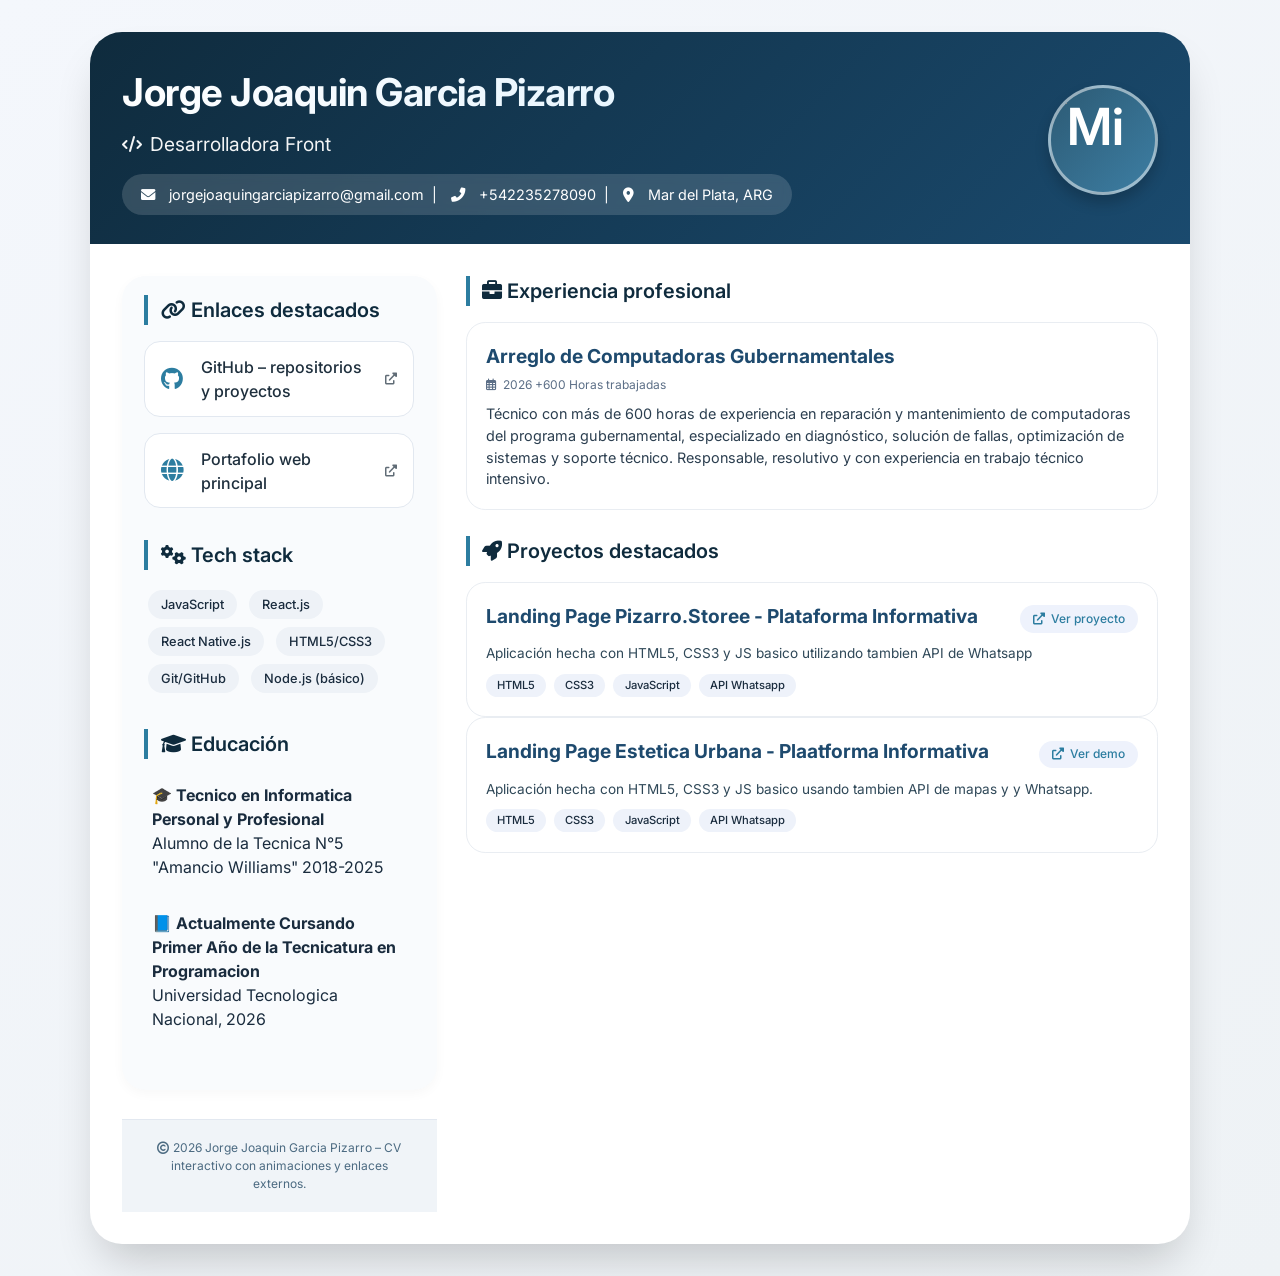
==== index.html @ 8be1589b "primer carga" ====
<!DOCTYPE html>
<html lang="es">
<head>
    <meta charset="UTF-8">
    <meta name="viewport" content="width=device-width, initial-scale=1.0, user-scalable=yes">
    <title>CV Web | Portafolio interactivo</title>
    <!-- Fuente limpia y moderna -->
    <link href="https://fonts.googleapis.com/css2?family=Inter:opsz,wght@14..32,300;14..32,400;14..32,600;14..32,700&display=swap" rel="stylesheet">
    <!-- Font Awesome 6 (gratuito, CDN para iconos) -->
    <link rel="stylesheet" href="https://cdnjs.cloudflare.com/ajax/libs/font-awesome/6.0.0-beta3/css/all.min.css">
    <!-- CSS externo -->
    <link rel="stylesheet" href="styles.css">
</head>
<body>

<div class="cv-container">
    <!-- CABECERA: información personal + avatar -->
    <div class="cv-header">
        <div class="header-info">
            <h1 class="animate-title">Jorge Joaquin Garcia Pizarro</h1>
            <div class="titulo">
                <i class="fas fa-code"></i> 
                <span>Desarrolladora Frontend & Aprendiz en backend</span>
            </div>
            <div class="contacto-rapido">
                <i class="fas fa-envelope"></i> jorgejoaquingarciapizarro@gmail.com &nbsp;|&nbsp;
                <i class="fas fa-phone-alt"></i> +542235278090 &nbsp;|&nbsp;
                <i class="fas fa-map-marker-alt"></i> Mar del Plata, ARG
            </div>
        </div>
        <div class="avatar pulse-avatar">
    <img src="images/WhatsApp Image 2025-04-14 at 20.20.00.jpeg" alt="Mi avatar" style="width: 100%; height: 100%; object-fit: cover; border-radius: inherit;">
</div>
    </div>

    <!-- CUERPO PRINCIPAL: dos columnas -->
    <div class="cv-main">
        <!-- COLUMNA IZQUIERDA: Enlaces profesionales + habilidades + educación -->
        <div class="sidebar">
            <!-- SECCIÓN DE LINKS PROFESIONALES -->
            <div class="seccion fade-up">
                <h3><i class="fas fa-link"></i> Enlaces destacados</h3>
                <div class="links-lista">
                    <a href="https://github.com/jorge-joaquin-garcia-pizarro" target="_blank" rel="noopener noreferrer" class="link-item">
                        <i class="fab fa-github"></i>
                        <span>GitHub – repositorios y proyectos</span>
                        <i class="fas fa-external-link-alt" style="font-size: 0.75rem; opacity:0.7"></i>
                    </a>
                    <a href="https://portafolio-ana.dev/mis-proyectos" target="_blank" rel="noopener noreferrer" class="link-item">
                        <i class="fas fa-globe"></i>
                        <span>Portafolio web principal</span>
                        <i class="fas fa-external-link-alt" style="font-size: 0.75rem; opacity:0.7"></i>
                    </a>
                </div>
            </div>

            <!-- habilidades -->
            <div class="seccion fade-up">
                <h3><i class="fas fa-cogs"></i> Tech stack</h3>
                <div>
                    <span class="skill-tag">JavaScript</span>
                    <span class="skill-tag">React.js</span>
                    <span class="skill-tag">React Native.js</span>
                    <span class="skill-tag">HTML5/CSS3</span>
                    <span class="skill-tag">Git/GitHub</span>
                    <span class="skill-tag">Node.js (básico)</span>
                </div>
            </div>

            <!-- educación -->
            <div class="seccion fade-up">
                <h3><i class="fas fa-graduation-cap"></i> Educación</h3>
                <div class="edu-item">
                    <strong>🎓 Tecnico en Informatica Personal y Profesional</strong>
                    <span>Alumno de la Tecnica N°5 "Amancio Williams" 2018-2025</span>
                </div>
                <div class="edu-item">
                    <strong>📘 Actualmente Cursando Primer Año de la Tecnicatura en Programacion</strong>
                    <span>Universidad Tecnologica Nacional, 2026</span>
                </div>
            </div>
        </div>

        <!-- COLUMNA DERECHA: Experiencia laboral + proyectos -->
        <div class="experiencia">
            <div class="seccion fade-up" style="margin-bottom:0;">
                <h3><i class="fas fa-briefcase"></i> Experiencia profesional</h3>
                <div class="job card-hover">
                    <h4>Arreglo de Computadoras Gubernamentales</h4>
                    <div class="job-fecha"><i class="far fa-calendar-alt"></i> 2026 +600 Horas trabajadas</div>
                    <div class="job-desc">Técnico con más de 600 horas de experiencia en reparación y mantenimiento de computadoras del programa gubernamental, especializado en diagnóstico, solución de fallas, optimización de sistemas y soporte técnico. Responsable, resolutivo y con experiencia en trabajo técnico intensivo.</div>
                </div>
            </div>

            <!-- PROYECTOS DESTACADOS -->
            <div class="seccion fade-up">
                <h3><i class="fas fa-rocket"></i> Proyectos destacados</h3>
                
                <div class="proyecto-item card-hover">
                    <div class="proyecto-header">
                        <h4> Landing Page Pizarro.Storee - Plataforma Informativa  </h4>
                        <a href="https://pizarrostoree.vercel.app/" target="_blank" rel="noopener noreferrer" class="btn-link">
                            <i class="fas fa-external-link-alt"></i> Ver proyecto
                        </a>
                    </div>
                    <p style="font-size: 0.85rem; color: #2f4858;">Aplicación hecha con HTML5, CSS3 y JS basico utilizando tambien API de Whatsapp</p>
                    <div class="proyecto-tech">
                        <span class="tech-badge">HTML5</span>
                        <span class="tech-badge">CSS3</span>
                        <span class="tech-badge">JavaScript</span>
                        <span class="tech-badge">API Whatsapp</span>
                    </div>
                </div>

                <div class="proyecto-item card-hover">
                    <div class="proyecto-header">
                        <h4>Landing Page Estetica Urbana - Plaatforma Informativa</h4>
                        <a href="https://urbana-estetica.vercel.app/" target="_blank" rel="noopener noreferrer" class="btn-link">
                            <i class="fas fa-external-link-alt"></i> Ver demo
                        </a>
                    </div>
                    <p style="font-size: 0.85rem; color: #2f4858;">Aplicación hecha con HTML5, CSS3 y JS basico usando tambien API de mapas y y Whatsapp.</p>
                    <div class="proyecto-tech">
                        <span class="tech-badge">HTML5</span>
                        <span class="tech-badge">CSS3</span>
                        <span class="tech-badge">JavaScript</span>
                        <span class="tech-badge">API Whatsapp</span>
                    </div>
                </div>



            <!-- Sección extra: otros enlaces -->
        </div>
    </div>

    <div class="footer-cv">
        <i class="far fa-copyright"></i> 2026 Jorge Joaquin Garcia Pizarro – CV interactivo con animaciones y enlaces externos.
    </div>
</div>

<!-- JS externo con animaciones y efectos -->
<script src="script.js"></script>
</body>
</html>
---- styles.css ----
/* RESET Y BASE */
* {
    margin: 0;
    padding: 0;
    box-sizing: border-box;
}

body {
    font-family: 'Inter', sans-serif;
    background: linear-gradient(145deg, #f4f7fc 0%, #eef2f5 100%);
    color: #1a2c3e;
    line-height: 1.5;
    padding: 2rem 1rem;
    overflow-x: hidden;
}

/* contenedor principal estilo tarjeta elegante */
.cv-container {
    max-width: 1100px;
    margin: 0 auto;
    background: #ffffff;
    border-radius: 2rem;
    box-shadow: 0 25px 45px -12px rgba(0, 0, 0, 0.2);
    overflow: hidden;
    transition: all 0.3s ease;
}

/* CABECERA */
.cv-header {
    background: linear-gradient(135deg, #0f2b3d 0%, #1a4a6e 100%);
    padding: 2rem 2rem 1.8rem 2rem;
    color: white;
    display: flex;
    flex-wrap: wrap;
    justify-content: space-between;
    align-items: center;
    gap: 1.5rem;
}

.header-info h1 {
    font-size: 2.4rem;
    font-weight: 700;
    letter-spacing: -0.5px;
    margin-bottom: 0.5rem;
    background: linear-gradient(135deg, #ffffff, #e0f2fe);
    -webkit-background-clip: text;
    background-clip: text;
    color: transparent;
}

.header-info .titulo {
    font-size: 1.2rem;
    font-weight: 400;
    opacity: 0.95;
    display: flex;
    align-items: center;
    gap: 8px;
    flex-wrap: wrap;
}

.header-info .titulo i {
    font-size: 1rem;
}

.contacto-rapido {
    background: rgba(255,255,255,0.15);
    padding: 0.6rem 1.2rem;
    border-radius: 40px;
    font-size: 0.9rem;
    display: inline-flex;
    align-items: center;
    gap: 10px;
    flex-wrap: wrap;
    margin-top: 1rem;
    backdrop-filter: blur(5px);
}

.contacto-rapido i {
    margin-right: 4px;
}

.avatar {
    background: linear-gradient(135deg, #2c5a74, #3d7ea3);
    width: 110px;
    height: 110px;
    border-radius: 50%;
    display: flex;
    align-items: center;
    justify-content: center;
    font-size: 3.2rem;
    font-weight: 600;
    color: white;
    box-shadow: 0 8px 14px rgba(0,0,0,0.2);
    border: 3px solid rgba(255,255,255,0.5);
    transition: transform 0.3s ease;
}

/* CONTENIDO PRINCIPAL */
.cv-main {
    display: grid;
    grid-template-columns: 1fr 2.2fr;
    gap: 1.8rem;
    padding: 2rem 2rem 2rem 2rem;
}

/* SIDEBAR */
.sidebar {
    background: #f9fbfd;
    border-radius: 1.5rem;
    padding: 1.2rem 1.4rem;
    box-shadow: 0 4px 12px rgba(0, 0, 0, 0.03);
}

.seccion {
    margin-bottom: 2rem;
    opacity: 0;
    transform: translateY(30px);
    transition: opacity 0.6s ease, transform 0.6s ease;
}

.seccion.visible {
    opacity: 1;
    transform: translateY(0);
}

.seccion h3 {
    font-size: 1.25rem;
    font-weight: 600;
    border-left: 4px solid #2c7da0;
    padding-left: 0.8rem;
    margin-bottom: 1rem;
    color: #0f2b3d;
}

/* ENLACES */
.links-lista {
    display: flex;
    flex-direction: column;
    gap: 1rem;
}

.link-item {
    background: white;
    border-radius: 1rem;
    padding: 0.8rem 1rem;
    transition: all 0.3s cubic-bezier(0.4, 0, 0.2, 1);
    border: 1px solid #e2e8f0;
    display: flex;
    align-items: center;
    gap: 12px;
    text-decoration: none;
    color: #1e2f3d;
    font-weight: 500;
    position: relative;
    overflow: hidden;
}

.link-item::before {
    content: '';
    position: absolute;
    top: 0;
    left: -100%;
    width: 100%;
    height: 100%;
    background: linear-gradient(90deg, transparent, rgba(44, 125, 160, 0.1), transparent);
    transition: left 0.5s ease;
}

.link-item:hover::before {
    left: 100%;
}

.link-item i:first-child {
    font-size: 1.4rem;
    width: 28px;
    color: #2c7da0;
    transition: transform 0.3s ease;
}

.link-item:hover i:first-child {
    transform: scale(1.1);
}

.link-item span {
    flex: 1;
}

.link-item:hover {
    background: #ecf5f9;
    border-color: #bdd9e8;
    transform: translateX(6px);
    box-shadow: 0 6px 12px -8px rgba(0,0,0,0.15);
}

/* SKILLS */
.skill-tag {
    background: #eef2f7;
    display: inline-block;
    padding: 0.3rem 0.8rem;
    border-radius: 30px;
    font-size: 0.8rem;
    font-weight: 500;
    margin: 0.25rem 0.25rem;
    transition: all 0.3s ease;
    cursor: default;
}

.skill-tag:hover {
    background: #2c7da0;
    color: white;
    transform: translateY(-2px);
    box-shadow: 0 4px 8px rgba(44, 125, 160, 0.2);
}

/* EDUCACIÓN */
.edu-item {
    margin-bottom: 1rem;
    padding: 0.5rem;
    border-radius: 0.5rem;
    transition: all 0.3s ease;
}

.edu-item:hover {
    background: #f0f4f8;
    transform: translateX(5px);
}

.edu-item strong {
    display: block;
    font-weight: 700;
}

/* EXPERIENCIA Y PROYECTOS */
.experiencia {
    display: flex;
    flex-direction: column;
    gap: 1.6rem;
}

.job, .proyecto-item {
    background: #ffffff;
    border-radius: 1.2rem;
    padding: 1.2rem;
    border: 1px solid #e9edf2;
    transition: all 0.3s cubic-bezier(0.4, 0, 0.2, 1);
}

.card-hover {
    transition: all 0.3s ease;
}

.card-hover:hover {
    transform: translateY(-4px);
    box-shadow: 0 12px 24px -12px rgba(0, 0, 0, 0.15);
    border-color: #c5d9e8;
}

.job h4, .proyecto-item h4 {
    font-size: 1.2rem;
    font-weight: 700;
    color: #1e4a6e;
    margin-bottom: 0.3rem;
}

.job-fecha {
    font-size: 0.75rem;
    color: #5c6f87;
    margin-bottom: 0.6rem;
    display: flex;
    align-items: center;
    gap: 6px;
}

.job-desc {
    color: #2c3f50;
    font-size: 0.9rem;
    margin-top: 0.5rem;
}

/* PROYECTOS */
.proyecto-header {
    display: flex;
    justify-content: space-between;
    align-items: baseline;
    flex-wrap: wrap;
    gap: 8px;
    margin-bottom: 0.5rem;
}

.btn-link {
    background: none;
    border: none;
    color: #2c7da0;
    font-weight: 500;
    font-size: 0.75rem;
    cursor: pointer;
    display: inline-flex;
    align-items: center;
    gap: 6px;
    padding: 0.3rem 0.8rem;
    border-radius: 30px;
    background: #eef2fc;
    transition: all 0.3s ease;
    text-decoration: none;
}

.btn-link i {
    font-size: 0.75rem;
    transition: transform 0.3s ease;
}

.btn-link:hover {
    background: #2c7da0;
    color: white;
    transform: translateY(-2px);
    box-shadow: 0 4px 8px rgba(44, 125, 160, 0.2);
}

.btn-link:hover i {
    transform: translateX(3px);
}

.proyecto-tech {
    display: flex;
    flex-wrap: wrap;
    gap: 8px;
    margin-top: 10px;
}

.tech-badge {
    background: #eef2fa;
    border-radius: 20px;
    font-size: 0.7rem;
    padding: 0.2rem 0.7rem;
    font-weight: 500;
    transition: all 0.3s ease;
}

.tech-badge:hover {
    background: #2c7da0;
    color: white;
    transform: scale(1.05);
}

hr {
    margin: 1rem 0;
    border: 0;
    height: 1px;
    background: linear-gradient(to right, #cbdde9, transparent);
}

/* FOOTER */
.footer-cv {
    background: #f0f4f8;
    padding: 1.2rem 2rem;
    text-align: center;
    font-size: 0.75rem;
    color: #4b6a81;
    border-top: 1px solid #e2e8f0;
}

/* ANIMACIONES */
@keyframes pulse {
    0%, 100% {
        transform: scale(1);
    }
    50% {
        transform: scale(1.05);
    }
}

.pulse-avatar {
    animation: pulse 2s ease-in-out infinite;
}

@keyframes slideInLeft {
    from {
        opacity: 0;
        transform: translateX(-50px);
    }
    to {
        opacity: 1;
        transform: translateX(0);
    }
}

@keyframes slideInRight {
    from {
        opacity: 0;
        transform: translateX(50px);
    }
    to {
        opacity: 1;
        transform: translateX(0);
    }
}

@keyframes fadeInUp {
    from {
        opacity: 0;
        transform: translateY(30px);
    }
    to {
        opacity: 1;
        transform: translateY(0);
    }
}

.animate-title {
    animation: slideInLeft 0.8s ease-out;
}

/* RESPONSIVE */
@media (max-width: 780px) {
    .cv-main {
        grid-template-columns: 1fr;
        padding: 1.5rem;
    }
    
    .cv-header {
        flex-direction: column;
        text-align: center;
    }
    
    .header-info {
        text-align: center;
    }
    
    .contacto-rapido {
        justify-content: center;
    }
    
    body {
        padding: 1rem 0.5rem;
    }
    
    .cv-container {
        border-radius: 1rem;
    }
}

/* SCROLL SMOOTH */
html {
    scroll-behavior: smooth;
}

/* LOADER ANIMATION PARA ENLACES */
@keyframes ripple {
    0% {
        transform: scale(0);
        opacity: 0.5;
    }
    100% {
        transform: scale(2);
        opacity: 0;
    }
}

.link-item:active::after {
    content: '';
    position: absolute;
    top: 50%;
    left: 50%;
    width: 0;
    height: 0;
    border-radius: 50%;
    background: rgba(44, 125, 160, 0.3);
    transform: translate(-50%, -50%);
    animation: ripple 0.6s ease-out;
}
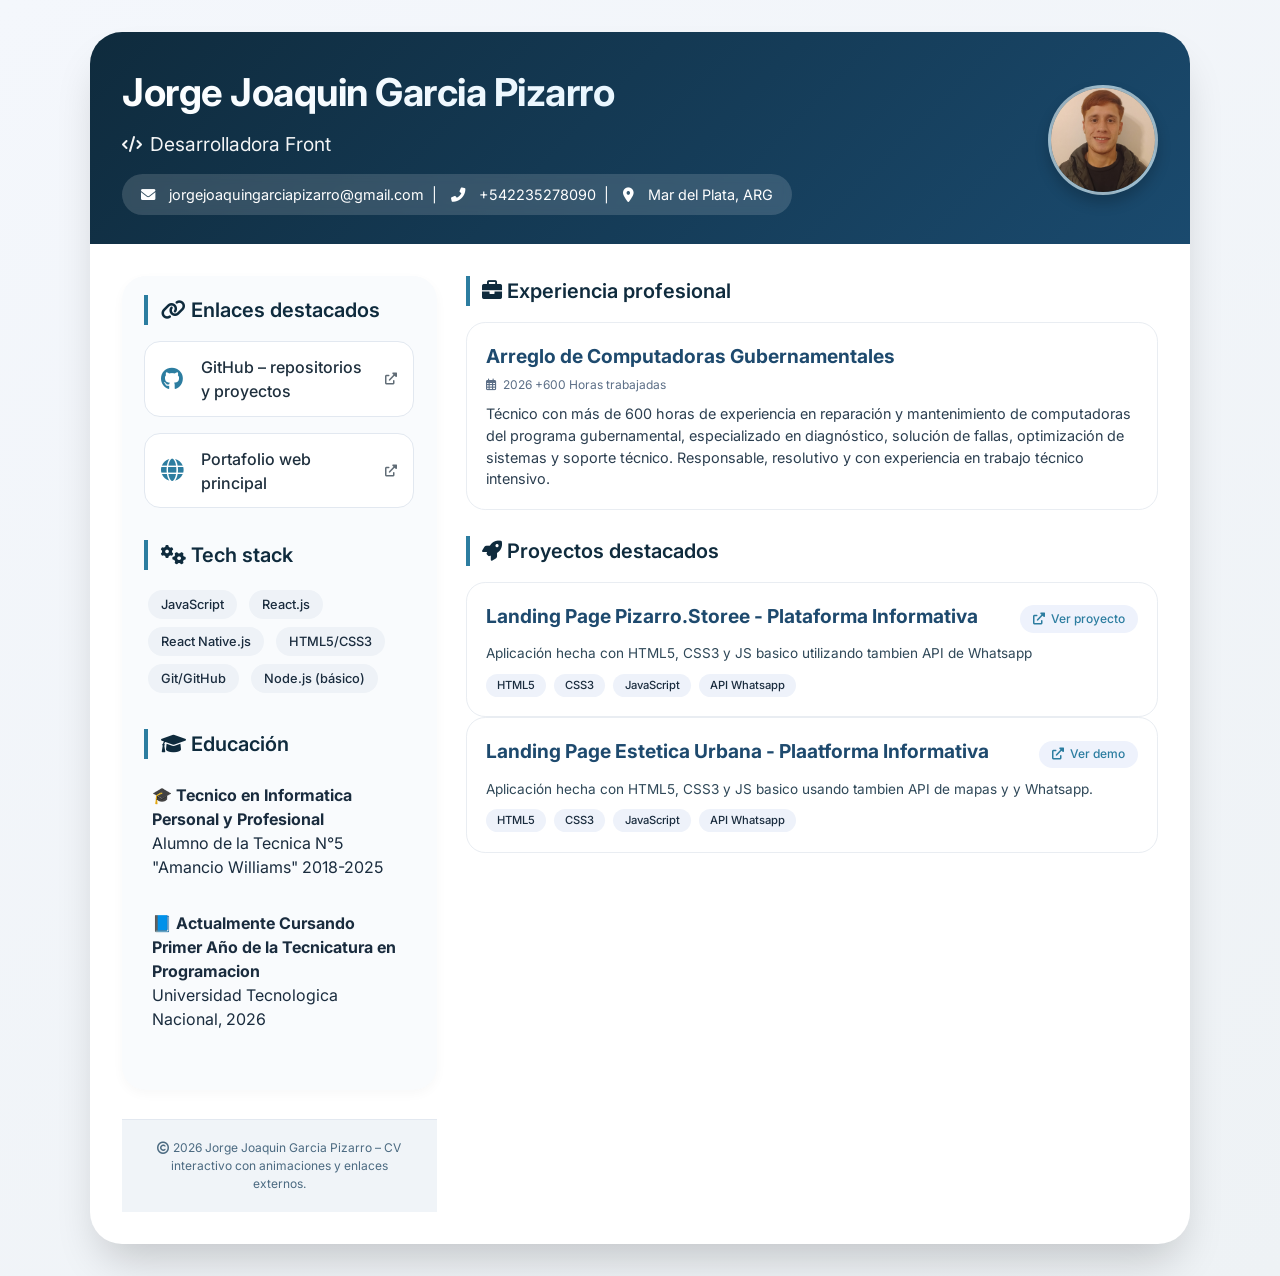
==== commit d881f3d4: "arreglo de documentacion" ====
--- a/index.html
+++ b/index.html
@@ -29,7 +29,7 @@
             </div>
         </div>
         <div class="avatar pulse-avatar">
-    <img src="images/WhatsApp Image 2025-04-14 at 20.20.00.jpeg" alt="Mi avatar" style="width: 100%; height: 100%; object-fit: cover; border-radius: inherit;">
+    <img src="images/mifoto.jpeg" alt="Mi avatar" style="width: 100%; height: 100%; object-fit: cover; border-radius: inherit;">
 </div>
     </div>
 
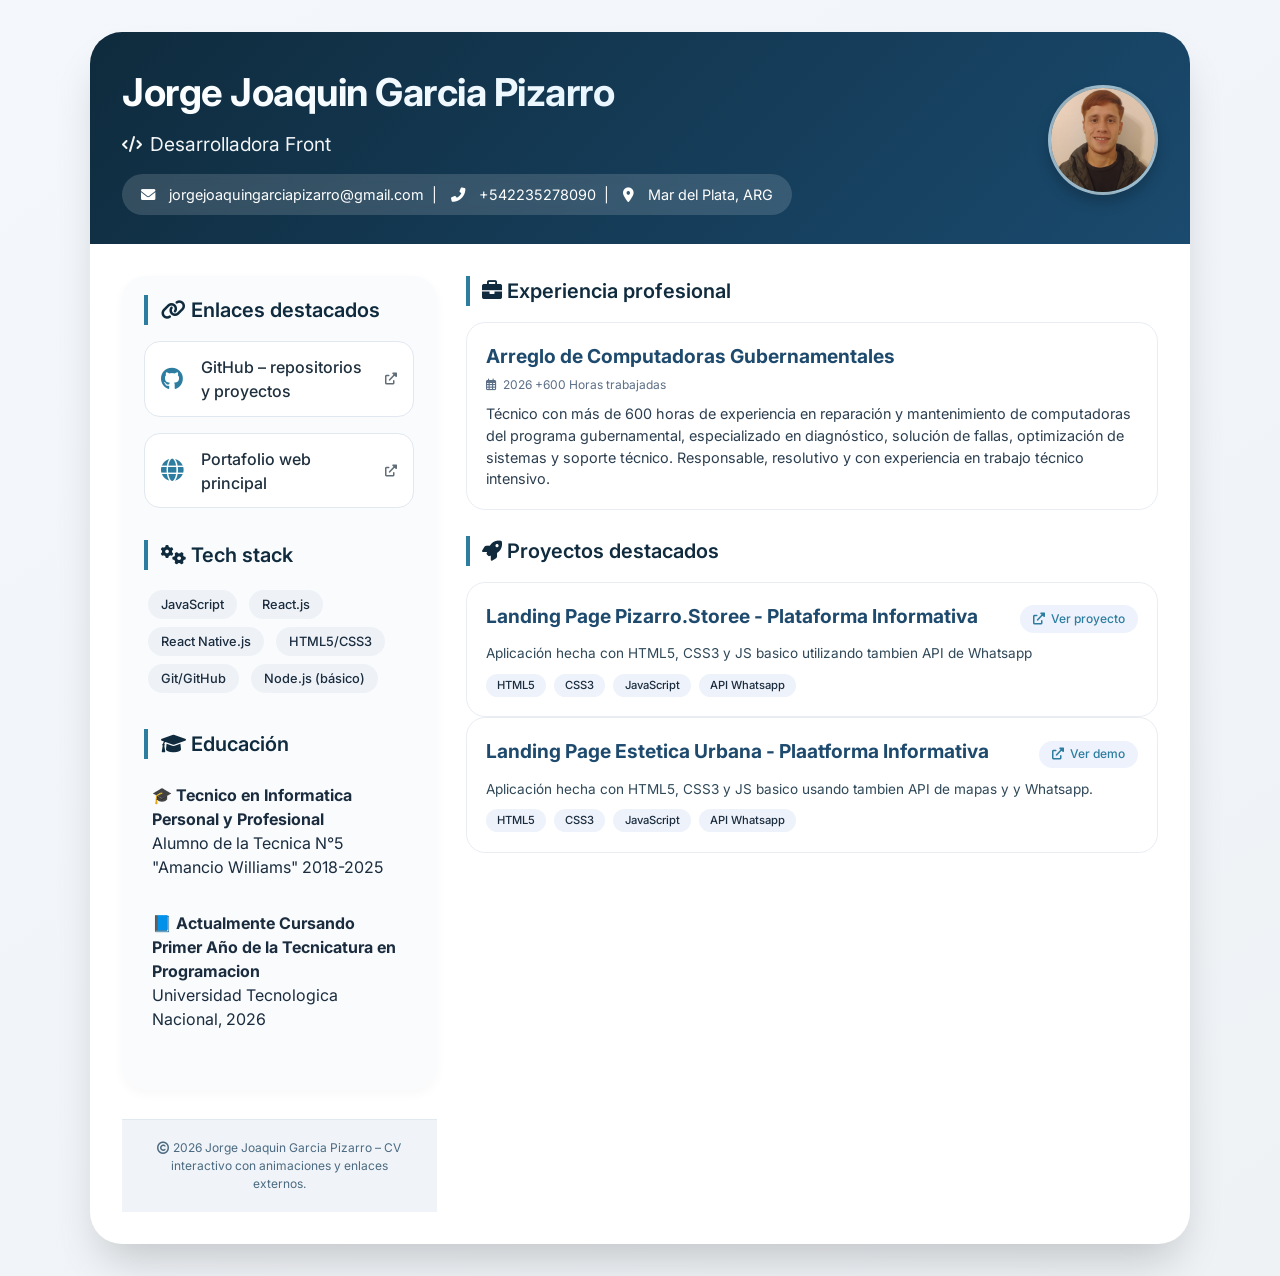
==== commit 570b2487: "puse mi cv en la aprte de portfolio" ====
--- a/index.html
+++ b/index.html
@@ -46,7 +46,7 @@
                         <span>GitHub – repositorios y proyectos</span>
                         <i class="fas fa-external-link-alt" style="font-size: 0.75rem; opacity:0.7"></i>
                     </a>
-                    <a href="https://portafolio-ana.dev/mis-proyectos" target="_blank" rel="noopener noreferrer" class="link-item">
+                    <a href="https://cv-web-39ka.vercel.app/" target="_blank" rel="noopener noreferrer" class="link-item">
                         <i class="fas fa-globe"></i>
                         <span>Portafolio web principal</span>
                         <i class="fas fa-external-link-alt" style="font-size: 0.75rem; opacity:0.7"></i>
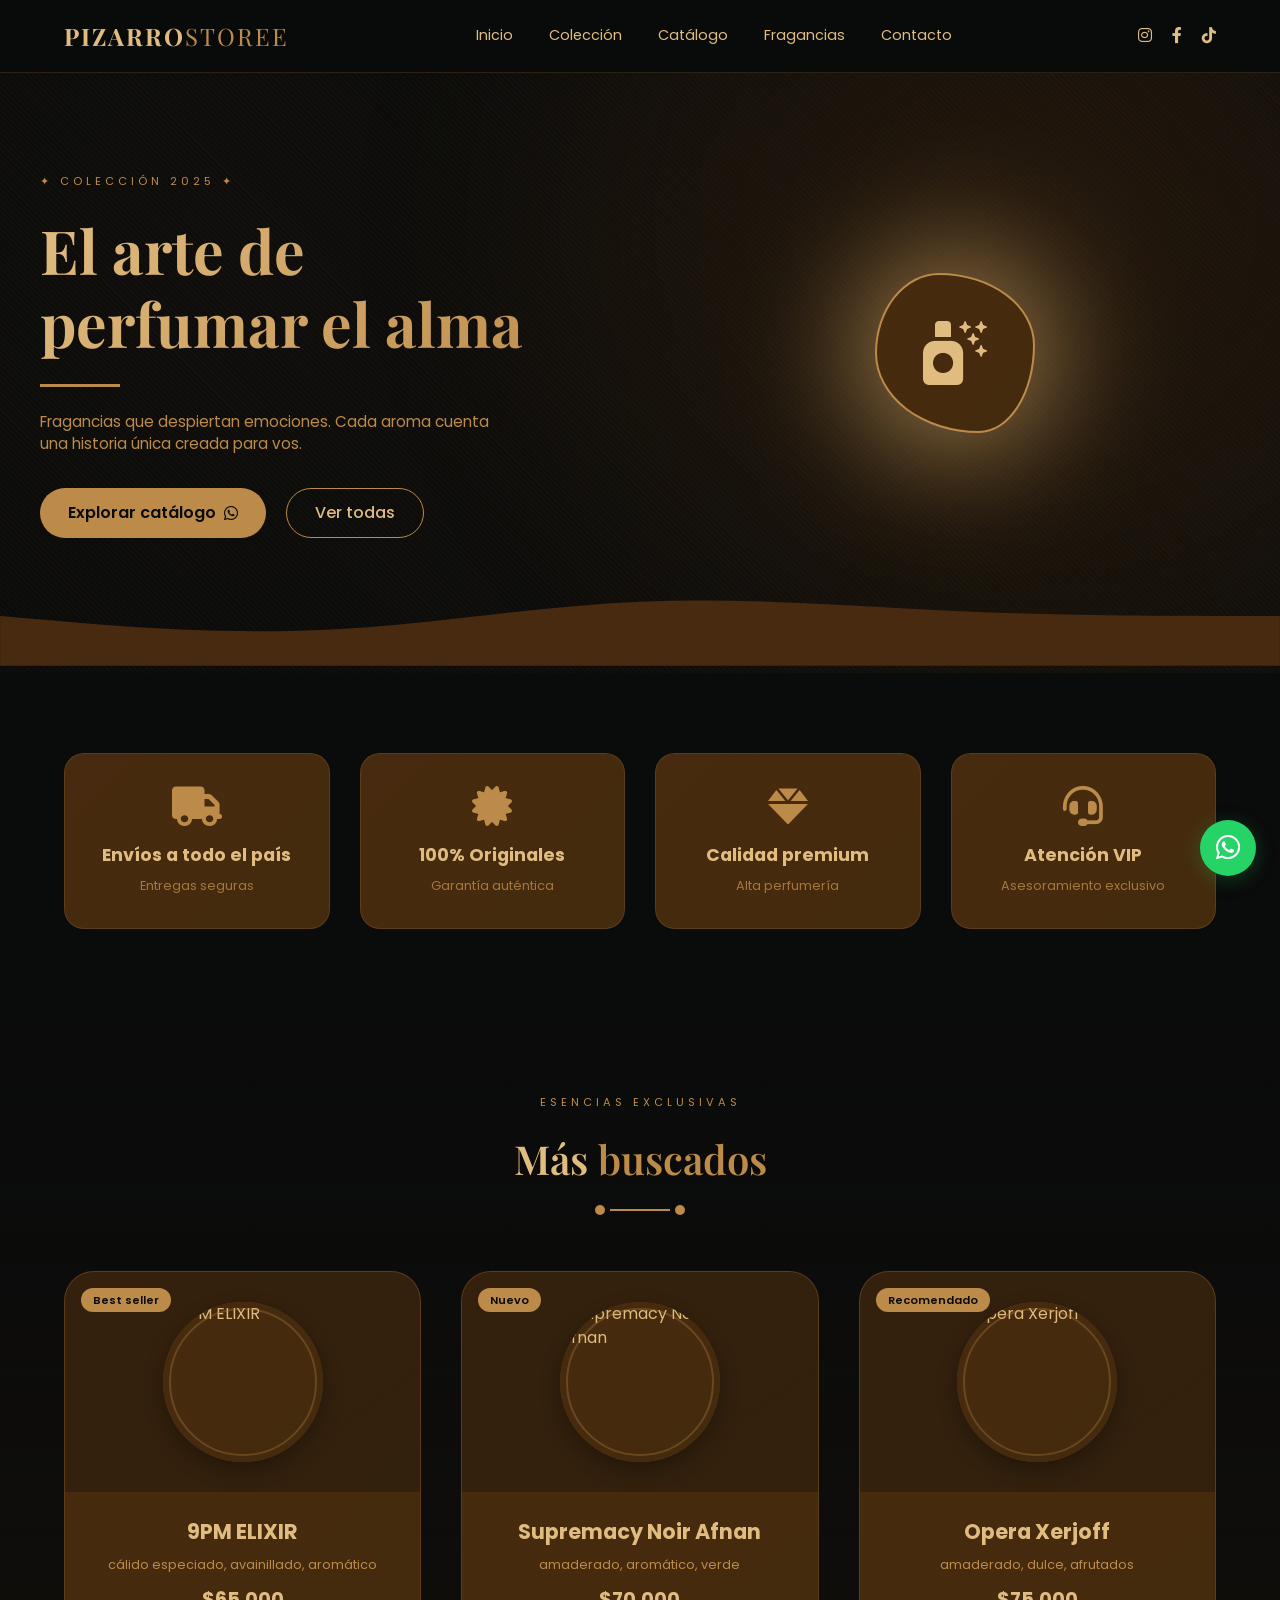
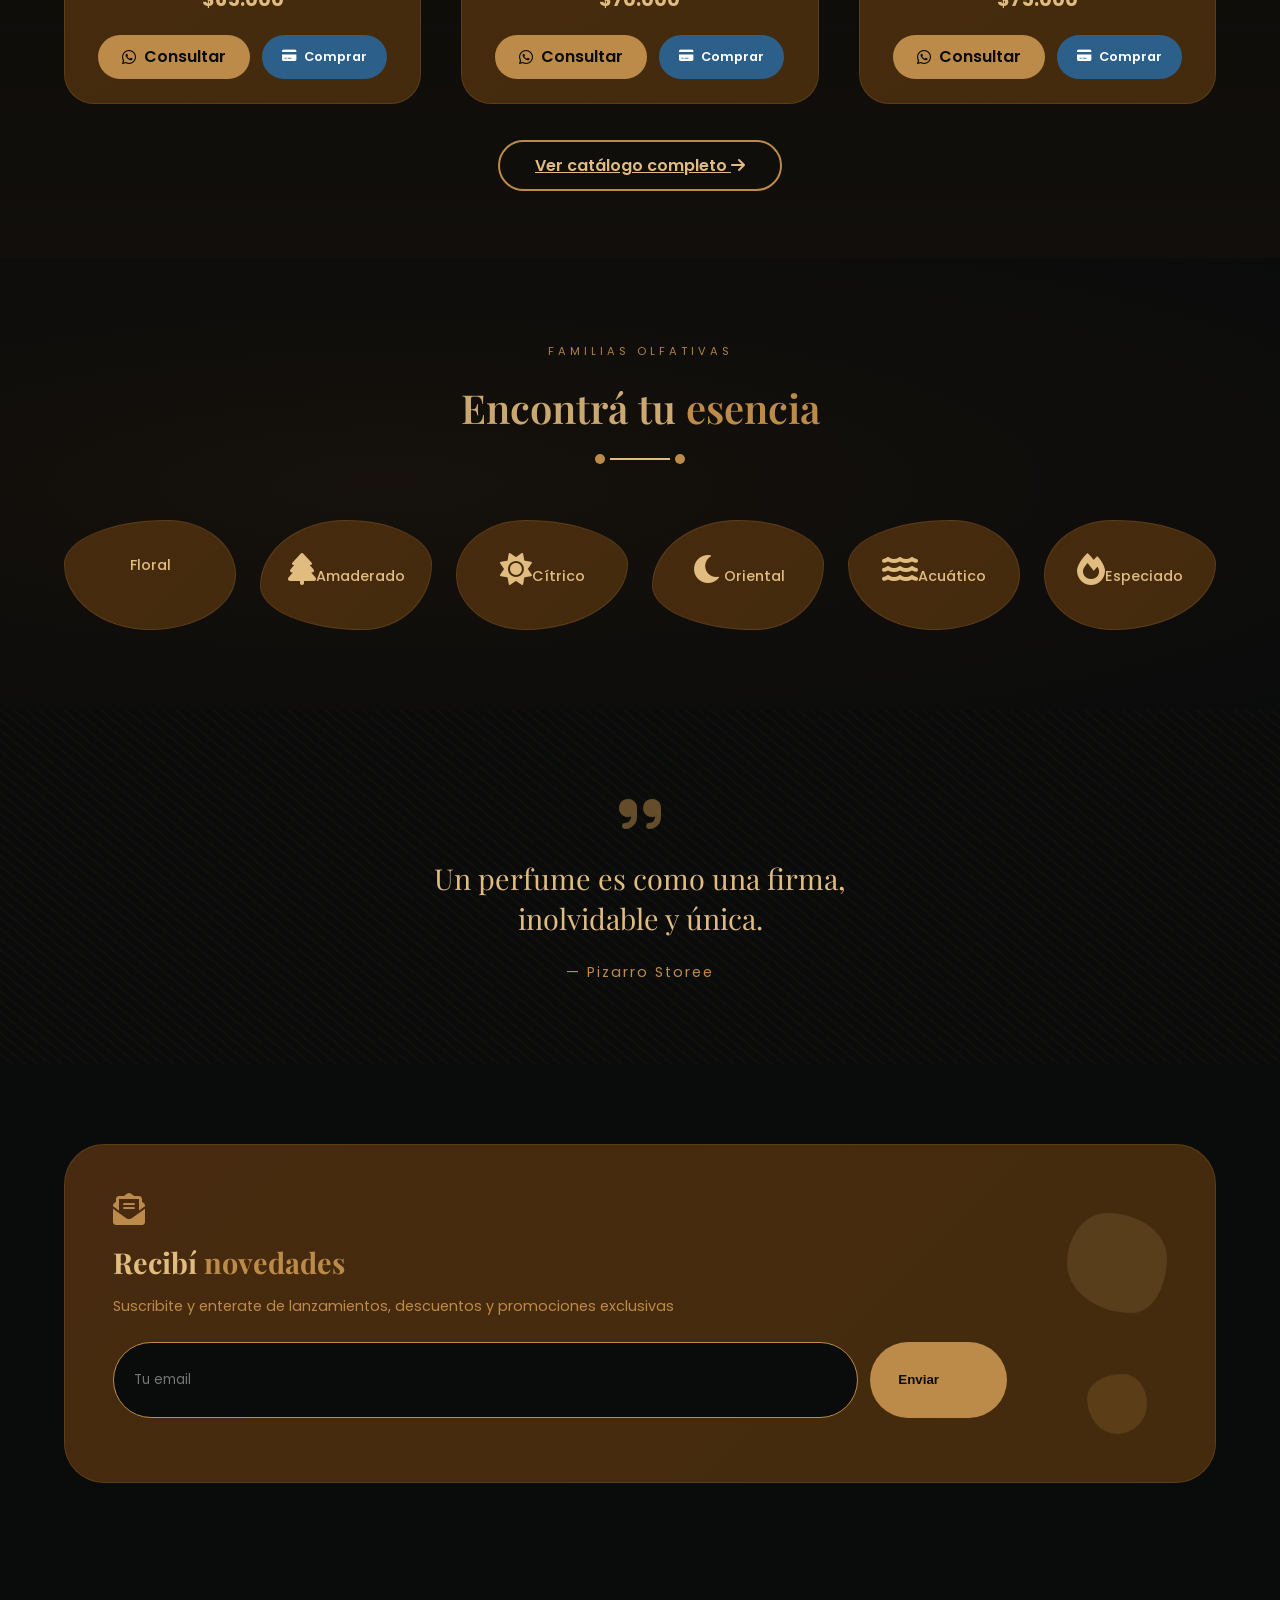
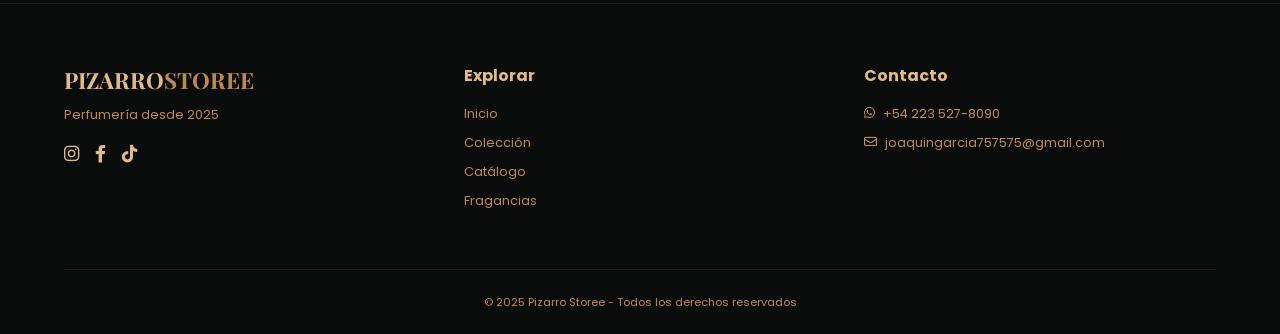
==== commit 9c6fa08f: "Add files via upload" ====
--- a/index.html
+++ b/index.html
@@ -3,143 +3,242 @@
 <head>
     <meta charset="UTF-8">
     <meta name="viewport" content="width=device-width, initial-scale=1.0, user-scalable=yes">
-    <title>CV Web | Portafolio interactivo</title>
-    <!-- Fuente limpia y moderna -->
-    <link href="https://fonts.googleapis.com/css2?family=Inter:opsz,wght@14..32,300;14..32,400;14..32,600;14..32,700&display=swap" rel="stylesheet">
-    <!-- Font Awesome 6 (gratuito, CDN para iconos) -->
+    <title>Pizarro Storee | Perfumería  </title>
+    <link rel="stylesheet" href="styles.css">
     <link rel="stylesheet" href="https://cdnjs.cloudflare.com/ajax/libs/font-awesome/6.0.0-beta3/css/all.min.css">
-    <!-- CSS externo -->
-    <link rel="stylesheet" href="styles.css">
+    <link href="https://fonts.googleapis.com/css2?family=Playfair+Display:wght@400;500;600;700;800&family=Poppins:wght@300;400;500;600;700&display=swap" rel="stylesheet">
 </head>
 <body>
 
-<div class="cv-container">
-    <!-- CABECERA: información personal + avatar -->
-    <div class="cv-header">
-        <div class="header-info">
-            <h1 class="animate-title">Jorge Joaquin Garcia Pizarro</h1>
-            <div class="titulo">
-                <i class="fas fa-code"></i> 
-                <span>Desarrolladora Frontend & Aprendiz en backend</span>
-            </div>
-            <div class="contacto-rapido">
-                <i class="fas fa-envelope"></i> jorgejoaquingarciapizarro@gmail.com &nbsp;|&nbsp;
-                <i class="fas fa-phone-alt"></i> +542235278090 &nbsp;|&nbsp;
-                <i class="fas fa-map-marker-alt"></i> Mar del Plata, ARG
-            </div>
-        </div>
-        <div class="avatar pulse-avatar">
-    <img src="images/mifoto.jpeg" alt="Mi avatar" style="width: 100%; height: 100%; object-fit: cover; border-radius: inherit;">
-</div>
+    <!-- Background decoration -->
+    <div class="bg-ornament"></div>
+    <div class="bg-gradient-overlay"></div>
+
+    <!-- Navegación curva -->
+    <nav class="navbar">
+        <div class="nav-container">
+            <div class="logo">PIZARRO<span>STOREE</span></div>
+            <div class="nav-links">
+                <a href="#inicio">Inicio</a>
+                <a href="#productos">Colección</a>
+                <a href="catalogo.html">Catálogo</a>
+                <a href="#fragancias">Fragancias</a>
+                <a href="https://api.whatsapp.com/send/?phone=542235278090&text=Quiero+el+cat%C3%A1logo&type=phone_number&app_absent=0">Contacto</a>
+            </div>
+            <div class="nav-social">
+                <a href="https://www.instagram.com/pizarro.storee/" target="_blank" rel="noopener noreferrer"><i class="fab fa-instagram"></i></a>
+                <a href="https://www.facebook.com/profile.php?id=61579174168570" target="_blank" rel="noopener noreferrer"><i class="fab fa-facebook-f"></i></a>
+                <a href="https://www.tiktok.com/@pizarro.store?_r=1&_t=ZS-96XFOKRn9aH" target="_blank" rel="noopener noreferrer"><i class="fab fa-tiktok"></i></a>
+            </div>
+        </div>
+    </nav>
+
+    <!-- Hero -->
+    <section class="hero" id="inicio">
+        <div class="hero-bg-shape"></div>
+        <div class="hero-content">
+            <div class="hero-text">
+                <span class="hero-badge">✦ Colección 2025 ✦</span>
+                <h1>El arte de<br>perfumar el alma</h1>
+                <div class="hero-line"></div>
+                <p>Fragancias que despiertan emociones. Cada aroma cuenta una historia única creada para vos.</p>
+                <div class="hero-buttons">
+                    <a href="#" class="btn-primary producto-wa">Explorar catálogo <i class="fab fa-whatsapp"></i></a>
+                    <a href="catalogo.html" class="btn-outline">Ver todas</a>
+                </div>
+            </div>
+            <div class="hero-visual">
+                <div class="floating-shape shape-1"></div>
+                <div class="floating-shape shape-2"></div>
+                <div class="hero-icon">
+                    <i class="fas fa-spray-can-sparkles"></i>
+                </div>
+            </div>
+        </div>
+        <div class="hero-wave">
+            <svg viewBox="0 0 1440 120" fill="none" xmlns="http://www.w3.org/2000/svg">
+                <path d="M0 64L60 69.3C120 75 240 85 360 80C480 75 600 53 720 48C840 43 960 53 1080 58.7C1200 64 1320 64 1380 64L1440 64L1440 120L1380 120C1320 120 1200 120 1080 120C960 120 840 120 720 120C600 120 480 120 360 120C240 120 120 120 60 120L0 120Z" fill="#472A0F"/>
+            </svg>
+        </div>
+    </section>
+
+    <!-- Atributos -->
+    <section class="attributes">
+        <div class="container">
+            <div class="attributes-grid">
+                <div class="attr-card"><div class="attr-icon"><i class="fas fa-truck"></i></div><h3>Envíos a todo el país</h3><p>Entregas seguras</p></div>
+                <div class="attr-card"><div class="attr-icon"><i class="fas fa-certificate"></i></div><h3>100% Originales</h3><p>Garantía auténtica</p></div>
+                <div class="attr-card"><div class="attr-icon"><i class="fas fa-gem"></i></div><h3>Calidad premium</h3><p>Alta perfumería</p></div>
+                <div class="attr-card"><div class="attr-icon"><i class="fas fa-headset"></i></div><h3>Atención VIP</h3><p>Asesoramiento exclusivo</p></div>
+            </div>
+        </div>
+    </section>
+
+    <!-- Productos destacados (solo 3) -->
+    <section class="featured" id="productos">
+        <div class="container">
+            <div class="section-header">
+                <span class="section-subtitle">Esencias exclusivas</span>
+                <h2>Más <span class="accent-text">buscados</span></h2>
+                <div class="section-decoration"></div>
+            </div>
+            <div class="products-grid">
+                <!-- Producto 1 -->
+                <div class="product-card">
+                    <div class="product-badge">Best seller</div>
+                    <div class="product-img-wrapper">
+                        <div class="product-img">
+                            <img src="images/9pm-elixir.webp" alt="9PM ELIXIR" class="product-image-real">
+                        </div>
+                    </div>
+                    <div class="product-details">
+                        <h3>9PM ELIXIR</h3>
+                        <p>cálido especiado, avainillado, aromático</p>
+                        <div class="product-price">$65.000</div>
+                        <div class="product-buttons">
+                            <a href="#" class="product-wa-btn producto-wa"><i class="fab fa-whatsapp"></i> Consultar</a>
+                            <button class="product-buy-btn" data-name="9PM ELIXIR" data-price="65000"><i class="fas fa-credit-card"></i> Comprar</button>
+                        </div>
+                    </div>
+                </div>
+
+                <!-- Producto 2 -->
+                <div class="product-card">
+                    <div class="product-badge">Nuevo</div>
+                    <div class="product-img-wrapper">
+                        <div class="product-img">
+                            <img src="images/supremacy-noir.png" alt="Supremacy Noir Afnan" class="product-image-real">
+                        </div>
+                    </div>
+                    <div class="product-details">
+                        <h3>Supremacy Noir Afnan</h3>
+                        <p>amaderado, aromático, verde</p>
+                        <div class="product-price">$70.000</div>
+                        <div class="product-buttons">
+                            <a href="#" class="product-wa-btn producto-wa"><i class="fab fa-whatsapp"></i> Consultar</a>
+                            <button class="product-buy-btn" data-name="Supremacy Noir Afnan" data-price="70000"><i class="fas fa-credit-card"></i> Comprar</button>
+                        </div>
+                    </div>
+                </div>
+
+                <!-- Producto 3 -->
+                <div class="product-card">
+                    <div class="product-badge">Recomendado</div>
+                    <div class="product-img-wrapper">
+                        <div class="product-img">
+                            <img src="images/opera-xerjoff.webp" alt="Opera Xerjoff" class="product-image-real">
+                        </div>
+                    </div>
+                    <div class="product-details">
+                        <h3>Opera Xerjoff</h3>
+                        <p>amaderado, dulce, afrutados</p>
+                        <div class="product-price">$75.000</div>
+                        <div class="product-buttons">
+                            <a href="#" class="product-wa-btn producto-wa"><i class="fab fa-whatsapp"></i> Consultar</a>
+                            <button class="product-buy-btn" data-name="Opera Xerjoff" data-price="75000"><i class="fas fa-credit-card"></i> Comprar</button>
+                        </div>
+                    </div>
+                </div>
+            </div>
+            
+            <!-- Botón para ver más productos -->
+            <div class="ver-mas-container">
+                <a href="catalogo.html" class="btn-ver-mas">Ver catálogo completo <i class="fas fa-arrow-right"></i></a>
+            </div>
+        </div>
+    </section>
+
+    <!-- Familias olfativas -->
+    <section class="families" id="fragancias">
+        <div class="families-bg"></div>
+        <div class="container">
+            <div class="section-header light">
+                <span class="section-subtitle">Familias olfativas</span>
+                <h2>Encontrá tu <span class="accent-text">esencia</span></h2>
+                <div class="section-decoration light"></div>
+            </div>
+            <div class="families-mosaic">
+                <div class="mosaic-item"><i class="fas fa-flower"></i><span>Floral</span></div>
+                <div class="mosaic-item"><i class="fas fa-tree"></i><span>Amaderado</span></div>
+                <div class="mosaic-item"><i class="fas fa-sun"></i><span>Cítrico</span></div>
+                <div class="mosaic-item"><i class="fas fa-moon"></i><span>Oriental</span></div>
+                <div class="mosaic-item"><i class="fas fa-water"></i><span>Acuático</span></div>
+                <div class="mosaic-item"><i class="fas fa-fire"></i><span>Especiado</span></div>
+            </div>
+        </div>
+    </section>
+
+    <!-- Cita -->
+    <div class="quote-section">
+        <div class="quote-bg"></div>
+        <div class="quote-content">
+            <i class="fas fa-quote-right"></i>
+            <p>Un perfume es como una firma,<br>inolvidable y única.</p>
+            <div class="quote-author">— Pizarro Storee</div>
+        </div>
     </div>
 
-    <!-- CUERPO PRINCIPAL: dos columnas -->
-    <div class="cv-main">
-        <!-- COLUMNA IZQUIERDA: Enlaces profesionales + habilidades + educación -->
-        <div class="sidebar">
-            <!-- SECCIÓN DE LINKS PROFESIONALES -->
-            <div class="seccion fade-up">
-                <h3><i class="fas fa-link"></i> Enlaces destacados</h3>
-                <div class="links-lista">
-                    <a href="https://github.com/jorge-joaquin-garcia-pizarro" target="_blank" rel="noopener noreferrer" class="link-item">
-                        <i class="fab fa-github"></i>
-                        <span>GitHub – repositorios y proyectos</span>
-                        <i class="fas fa-external-link-alt" style="font-size: 0.75rem; opacity:0.7"></i>
-                    </a>
-                    <a href="https://cv-web-39ka.vercel.app/" target="_blank" rel="noopener noreferrer" class="link-item">
-                        <i class="fas fa-globe"></i>
-                        <span>Portafolio web principal</span>
-                        <i class="fas fa-external-link-alt" style="font-size: 0.75rem; opacity:0.7"></i>
-                    </a>
-                </div>
-            </div>
-
-            <!-- habilidades -->
-            <div class="seccion fade-up">
-                <h3><i class="fas fa-cogs"></i> Tech stack</h3>
-                <div>
-                    <span class="skill-tag">JavaScript</span>
-                    <span class="skill-tag">React.js</span>
-                    <span class="skill-tag">React Native.js</span>
-                    <span class="skill-tag">HTML5/CSS3</span>
-                    <span class="skill-tag">Git/GitHub</span>
-                    <span class="skill-tag">Node.js (básico)</span>
-                </div>
-            </div>
-
-            <!-- educación -->
-            <div class="seccion fade-up">
-                <h3><i class="fas fa-graduation-cap"></i> Educación</h3>
-                <div class="edu-item">
-                    <strong>🎓 Tecnico en Informatica Personal y Profesional</strong>
-                    <span>Alumno de la Tecnica N°5 "Amancio Williams" 2018-2025</span>
-                </div>
-                <div class="edu-item">
-                    <strong>📘 Actualmente Cursando Primer Año de la Tecnicatura en Programacion</strong>
-                    <span>Universidad Tecnologica Nacional, 2026</span>
-                </div>
-            </div>
-        </div>
-
-        <!-- COLUMNA DERECHA: Experiencia laboral + proyectos -->
-        <div class="experiencia">
-            <div class="seccion fade-up" style="margin-bottom:0;">
-                <h3><i class="fas fa-briefcase"></i> Experiencia profesional</h3>
-                <div class="job card-hover">
-                    <h4>Arreglo de Computadoras Gubernamentales</h4>
-                    <div class="job-fecha"><i class="far fa-calendar-alt"></i> 2026 +600 Horas trabajadas</div>
-                    <div class="job-desc">Técnico con más de 600 horas de experiencia en reparación y mantenimiento de computadoras del programa gubernamental, especializado en diagnóstico, solución de fallas, optimización de sistemas y soporte técnico. Responsable, resolutivo y con experiencia en trabajo técnico intensivo.</div>
-                </div>
-            </div>
-
-            <!-- PROYECTOS DESTACADOS -->
-            <div class="seccion fade-up">
-                <h3><i class="fas fa-rocket"></i> Proyectos destacados</h3>
-                
-                <div class="proyecto-item card-hover">
-                    <div class="proyecto-header">
-                        <h4> Landing Page Pizarro.Storee - Plataforma Informativa  </h4>
-                        <a href="https://pizarrostoree.vercel.app/" target="_blank" rel="noopener noreferrer" class="btn-link">
-                            <i class="fas fa-external-link-alt"></i> Ver proyecto
-                        </a>
-                    </div>
-                    <p style="font-size: 0.85rem; color: #2f4858;">Aplicación hecha con HTML5, CSS3 y JS basico utilizando tambien API de Whatsapp</p>
-                    <div class="proyecto-tech">
-                        <span class="tech-badge">HTML5</span>
-                        <span class="tech-badge">CSS3</span>
-                        <span class="tech-badge">JavaScript</span>
-                        <span class="tech-badge">API Whatsapp</span>
-                    </div>
-                </div>
-
-                <div class="proyecto-item card-hover">
-                    <div class="proyecto-header">
-                        <h4>Landing Page Estetica Urbana - Plaatforma Informativa</h4>
-                        <a href="https://urbana-estetica.vercel.app/" target="_blank" rel="noopener noreferrer" class="btn-link">
-                            <i class="fas fa-external-link-alt"></i> Ver demo
-                        </a>
-                    </div>
-                    <p style="font-size: 0.85rem; color: #2f4858;">Aplicación hecha con HTML5, CSS3 y JS basico usando tambien API de mapas y y Whatsapp.</p>
-                    <div class="proyecto-tech">
-                        <span class="tech-badge">HTML5</span>
-                        <span class="tech-badge">CSS3</span>
-                        <span class="tech-badge">JavaScript</span>
-                        <span class="tech-badge">API Whatsapp</span>
-                    </div>
-                </div>
-
-
-
-            <!-- Sección extra: otros enlaces -->
-        </div>
-    </div>
-
-    <div class="footer-cv">
-        <i class="far fa-copyright"></i> 2026 Jorge Joaquin Garcia Pizarro – CV interactivo con animaciones y enlaces externos.
-    </div>
-</div>
-
-<!-- JS externo con animaciones y efectos -->
-<script src="script.js"></script>
+    <!-- Newsletter -->
+    <section class="newsletter" id="contacto">
+        <div class="container">
+            <div class="newsletter-wrapper">
+                <div class="newsletter-content">
+                    <i class="fas fa-envelope-open-text"></i>
+                    <h3>Recibí <span>novedades</span></h3>
+                    <p>Suscribite y enterate de lanzamientos, descuentos y promociones exclusivas</p>
+                    <form id="newsletterForm">
+                        <div class="input-group">
+                            <input type="email" id="newsEmail" placeholder="Tu email" required>
+                            <button type="submit">Enviar <i class="fas fa-paper-plane"></i></button>
+                        </div>
+                        <div id="newsMessage" class="news-message"></div>
+                    </form>
+                </div>
+                <div class="newsletter-decoration">
+                    <div class="deco-circle"></div>
+                    <div class="deco-circle-small"></div>
+                </div>
+            </div>
+        </div>
+    </section>
+
+    <!-- Footer -->
+    <footer>
+        <div class="container">
+            <div class="footer-grid">
+                <div class="footer-brand">
+                    <h3>PIZARRO<span>STOREE</span></h3>
+                    <p>Perfumería desde 2025</p>
+                    <div class="footer-social">
+                        <a href="#"><i class="fab fa-instagram"></i></a>
+                        <a href="#"><i class="fab fa-facebook-f"></i></a>
+                        <a href="#"><i class="fab fa-tiktok"></i></a>
+                    </div>
+                </div>
+                <div class="footer-links">
+                    <h4>Explorar</h4>
+                    <a href="#inicio">Inicio</a>
+                    <a href="#productos">Colección</a>
+                    <a href="catalogo.html">Catálogo</a>
+                    <a href="#fragancias">Fragancias</a>
+                </div>
+                <div class="footer-contact">
+                    <h4>Contacto</h4>
+                    <p><i class="fab fa-whatsapp"></i> +54 223 527-8090</p>
+                    <p><i class="far fa-envelope"></i> joaquingarcia757575@gmail.com</p>
+                </div>
+            </div>
+            <div class="footer-bottom">
+                <p>© 2025 Pizarro Storee - Todos los derechos reservados</p>
+            </div>
+        </div>
+    </footer>
+
+    <!-- Botón flotante WhatsApp -->
+    <a href="#" id="whatsappFloat" class="whatsapp-float" target="_blank">
+        <i class="fab fa-whatsapp"></i>
+    </a>
+
+    <script src="script.js"></script>
 </body>
 </html>
--- a/styles.css
+++ b/styles.css
@@ -1,4 +1,3 @@
-/* RESET Y BASE */
 * {
     margin: 0;
     padding: 0;
@@ -6,465 +5,1126 @@
 }
 
 body {
-    font-family: 'Inter', sans-serif;
-    background: linear-gradient(145deg, #f4f7fc 0%, #eef2f5 100%);
-    color: #1a2c3e;
+    font-family: 'Poppins', sans-serif;
+    background-color: #0A0B0B;
+    color: #E0BC80;
     line-height: 1.5;
-    padding: 2rem 1rem;
     overflow-x: hidden;
 }
 
-/* contenedor principal estilo tarjeta elegante */
-.cv-container {
-    max-width: 1100px;
+.container {
+    max-width: 1200px;
     margin: 0 auto;
-    background: #ffffff;
-    border-radius: 2rem;
-    box-shadow: 0 25px 45px -12px rgba(0, 0, 0, 0.2);
+    padding: 0 24px;
+}
+
+/* ========== BACKGROUND DECORATION ========== */
+.bg-ornament {
+    position: fixed;
+    top: 0;
+    left: 0;
+    width: 100%;
+    height: 100%;
+    background: radial-gradient(circle at 20% 30%, #472A0F15 0%, transparent 50%),
+                radial-gradient(circle at 80% 70%, #442B0D20 0%, transparent 60%);
+    pointer-events: none;
+    z-index: -2;
+}
+
+.bg-gradient-overlay {
+    position: fixed;
+    top: 0;
+    left: 0;
+    width: 100%;
+    height: 100%;
+    background: repeating-linear-gradient(45deg, transparent, transparent 2px, #E0BC8003 2px, #E0BC8008 4px);
+    pointer-events: none;
+    z-index: -1;
+}
+
+/* ========== NAVBAR ========== */
+.navbar {
+    background: rgba(10, 11, 11, 0.95);
+    backdrop-filter: blur(10px);
+    padding: 18px 0;
+    position: sticky;
+    top: 0;
+    z-index: 100;
+    border-bottom: 1px solid #BD8B4930;
+}
+
+.nav-container {
+    max-width: 1200px;
+    margin: 0 auto;
+    padding: 0 24px;
+    display: flex;
+    justify-content: space-between;
+    align-items: center;
+    flex-wrap: wrap;
+    gap: 20px;
+}
+
+.logo {
+    font-family: 'Playfair Display', serif;
+    font-size: 1.5rem;
+    font-weight: 700;
+    color: #E0BC80;
+    letter-spacing: 2px;
+}
+
+.logo span {
+    color: #BD8B49;
+    font-weight: 400;
+}
+
+.nav-links {
+    display: flex;
+    gap: 36px;
+}
+
+.nav-links a {
+    text-decoration: none;
+    color: #E0BC80;
+    font-weight: 400;
+    font-size: 0.9rem;
+    transition: all 0.3s;
+    position: relative;
+}
+
+.nav-links a:after {
+    content: '';
+    position: absolute;
+    bottom: -6px;
+    left: 0;
+    width: 0;
+    height: 2px;
+    background: #BD8B49;
+    transition: width 0.3s;
+}
+
+.nav-links a:hover:after {
+    width: 100%;
+}
+
+.nav-links a:hover {
+    color: #BD8B49;
+}
+
+.nav-social {
+    display: flex;
+    gap: 20px;
+}
+
+.nav-social a {
+    color: #E0BC80;
+    font-size: 1rem;
+    transition: color 0.3s, transform 0.3s;
+}
+
+.nav-social a:hover {
+    color: #BD8B49;
+    transform: translateY(-2px);
+}
+
+/* ========== HERO ========== */
+.hero {
+    position: relative;
+    padding: 80px 24px 120px;
     overflow: hidden;
+}
+
+.hero-bg-shape {
+    position: absolute;
+    top: -50%;
+    right: -20%;
+    width: 80%;
+    height: 150%;
+    background: radial-gradient(ellipse, #472A0F60, transparent);
+    border-radius: 50%;
+    filter: blur(80px);
+    z-index: 0;
+}
+
+.hero-content {
+    max-width: 1200px;
+    margin: 0 auto;
+    display: grid;
+    grid-template-columns: 1fr 1fr;
+    gap: 60px;
+    align-items: center;
+    position: relative;
+    z-index: 2;
+}
+
+.hero-badge {
+    font-size: 0.7rem;
+    text-transform: uppercase;
+    letter-spacing: 4px;
+    color: #BD8B49;
+    display: inline-block;
+    margin-bottom: 24px;
+}
+
+.hero-text h1 {
+    font-family: 'Playfair Display', serif;
+    font-size: 3.8rem;
+    font-weight: 700;
+    line-height: 1.2;
+    margin-bottom: 24px;
+    background: linear-gradient(135deg, #E0BC80 0%, #BD8B49 100%);
+    background-clip: text;
+    -webkit-background-clip: text;
+    color: transparent;
+}
+
+.hero-line {
+    width: 80px;
+    height: 3px;
+    background: #BD8B49;
+    margin: 24px 0;
+}
+
+.hero-text p {
+    color: #BD8B49;
+    margin-bottom: 32px;
+    font-size: 0.95rem;
+    max-width: 450px;
+}
+
+.hero-buttons {
+    display: flex;
+    gap: 20px;
+    flex-wrap: wrap;
+}
+
+.btn-primary {
+    background: #BD8B49;
+    color: #0A0B0B;
+    padding: 12px 28px;
+    border-radius: 50px;
+    text-decoration: none;
+    font-weight: 600;
+    transition: all 0.3s;
+    display: inline-flex;
+    align-items: center;
+    gap: 8px;
+}
+
+.btn-primary:hover {
+    background: #E0BC80;
+    transform: translateY(-3px);
+    box-shadow: 0 10px 25px #BD8B4940;
+}
+
+.btn-outline {
+    background: transparent;
+    color: #E0BC80;
+    padding: 12px 28px;
+    border-radius: 50px;
+    text-decoration: none;
+    font-weight: 500;
+    border: 1px solid #BD8B49;
+    transition: all 0.3s;
+}
+
+.btn-outline:hover {
+    background: #BD8B4920;
+    border-color: #E0BC80;
+    transform: translateY(-3px);
+}
+
+.hero-visual {
+    position: relative;
+    display: flex;
+    justify-content: center;
+    align-items: center;
+    min-height: 400px;
+}
+
+.floating-shape {
+    position: absolute;
+    border-radius: 50%;
+    opacity: 0.4;
+}
+
+.shape-1 {
+    width: 250px;
+    height: 250px;
+    background: #BD8B49;
+    filter: blur(60px);
+    animation: float 6s ease-in-out infinite;
+}
+
+.shape-2 {
+    width: 150px;
+    height: 150px;
+    background: #E0BC80;
+    filter: blur(50px);
+    animation: float 8s ease-in-out infinite reverse;
+}
+
+.hero-icon {
+    width: 160px;
+    height: 160px;
+    background: linear-gradient(135deg, #472A0F, #442B0D);
+    border-radius: 40% 60% 35% 65% / 50% 45% 55% 50%;
+    display: flex;
+    align-items: center;
+    justify-content: center;
+    position: relative;
+    z-index: 3;
+    border: 2px solid #BD8B49;
+    animation: morph 10s ease-in-out infinite;
+}
+
+.hero-icon i {
+    font-size: 4rem;
+    color: #E0BC80;
+}
+
+@keyframes float {
+    0%, 100% { transform: translateY(0) rotate(0deg); }
+    50% { transform: translateY(-30px) rotate(10deg); }
+}
+
+@keyframes morph {
+    0%, 100% { border-radius: 40% 60% 35% 65% / 50% 45% 55% 50%; }
+    50% { border-radius: 60% 40% 65% 35% / 45% 50% 50% 55%; }
+}
+
+.hero-wave {
+    position: absolute;
+    bottom: 0;
+    left: 0;
+    width: 100%;
+    z-index: 2;
+}
+
+/* ========== ATTRIBUTES ========== */
+.attributes {
+    padding: 80px 0;
+    background: #0A0B0B;
+    position: relative;
+}
+
+.attributes-grid {
+    display: grid;
+    grid-template-columns: repeat(auto-fit, minmax(220px, 1fr));
+    gap: 30px;
+}
+
+.attr-card {
+    background: linear-gradient(135deg, #472A0F, #442B0D);
+    padding: 32px 24px;
+    text-align: center;
+    border-radius: 20px;
+    transition: all 0.4s;
+    border: 1px solid #BD8B4930;
+    position: relative;
+    overflow: hidden;
+    transform: skewY(-2deg);
+}
+
+.attr-card:nth-child(even) {
+    transform: skewY(2deg);
+}
+
+.attr-card:hover {
+    transform: skewY(0deg) translateY(-8px);
+    border-color: #BD8B49;
+}
+
+.attr-icon i {
+    font-size: 2.5rem;
+    color: #BD8B49;
+    margin-bottom: 16px;
+}
+
+.attr-card h3 {
+    color: #E0BC80;
+    font-size: 1.1rem;
+    margin-bottom: 8px;
+}
+
+.attr-card p {
+    color: #BD8B49;
+    font-size: 0.8rem;
+    opacity: 0.8;
+}
+
+/* ========== SECTION HEADER ========== */
+.section-header {
+    text-align: center;
+    margin-bottom: 60px;
+}
+
+.section-subtitle {
+    font-size: 0.7rem;
+    text-transform: uppercase;
+    letter-spacing: 4px;
+    color: #BD8B49;
+}
+
+.section-header h2 {
+    font-family: 'Playfair Display', serif;
+    font-size: 2.5rem;
+    font-weight: 600;
+    margin: 16px 0;
+    color: #E0BC80;
+}
+
+.accent-text {
+    color: #BD8B49;
+    position: relative;
+    display: inline-block;
+}
+
+.section-decoration {
+    width: 60px;
+    height: 2px;
+    background: #BD8B49;
+    margin: 20px auto 0;
+    position: relative;
+}
+
+.section-decoration:before,
+.section-decoration:after {
+    content: '';
+    position: absolute;
+    width: 10px;
+    height: 10px;
+    background: #BD8B49;
+    border-radius: 50%;
+    top: -4px;
+}
+
+.section-decoration:before { left: -15px; }
+.section-decoration:after { right: -15px; }
+
+.section-header.light h2 {
+    color: #E0BC80;
+}
+
+.section-decoration.light {
+    background: #E0BC80;
+}
+
+/* ========== PRODUCTOS ========== */
+.featured {
+    padding: 80px 0;
+    background: linear-gradient(180deg, #0A0B0B 0%, #472A0F20 100%);
+}
+
+.products-grid {
+    display: grid;
+    grid-template-columns: repeat(auto-fit, minmax(300px, 1fr));
+    gap: 40px;
+}
+
+.product-card {
+    background: linear-gradient(145deg, #472A0F, #442B0D);
+    border-radius: 30px;
+    overflow: hidden;
+    transition: all 0.4s;
+    position: relative;
+    border: 1px solid #BD8B4930;
+}
+
+.product-card:hover {
+    transform: translateY(-12px);
+    border-color: #BD8B49;
+    box-shadow: 0 30px 40px -20px #BD8B4940;
+}
+
+.product-badge {
+    position: absolute;
+    top: 16px;
+    left: 16px;
+    background: #BD8B49;
+    color: #0A0B0B;
+    padding: 4px 12px;
+    border-radius: 50px;
+    font-size: 0.7rem;
+    font-weight: 600;
+    z-index: 2;
+}
+
+.product-img-wrapper {
+    padding: 30px 20px;
+    background: #0A0B0B50;
+    display: flex;
+    align-items: center;
+    justify-content: center;
+}
+
+/* ========== IMÁGENES DE PRODUCTOS - VERSIÓN MEJORADA ========== */
+.product-img {
+    width: 160px;
+    height: 160px;
+    background: linear-gradient(135deg, #BD8B4940, #E0BC8020);
+    border-radius: 50%;
+    display: flex;
+    align-items: center;
+    justify-content: center;
+    margin: 0 auto;
+    transition: all 0.4s cubic-bezier(0.2, 0.9, 0.4, 1.1);
+    overflow: hidden;
+    position: relative;
+    box-shadow: 0 8px 20px rgba(0, 0, 0, 0.3);
+}
+
+/* Imagen real dentro del círculo */
+.product-image-real {
+    width: 100%;
+    height: 100%;
+    object-fit: cover;
+    object-position: center;
+    transition: all 0.5s ease;
+    display: block;
+}
+
+/* Efecto de marco/borde interior */
+.product-img::before {
+    content: '';
+    position: absolute;
+    top: 6px;
+    left: 6px;
+    right: 6px;
+    bottom: 6px;
+    border: 2px solid rgba(189, 139, 73, 0.3);
+    border-radius: 50%;
+    z-index: 2;
+    pointer-events: none;
     transition: all 0.3s ease;
 }
 
-/* CABECERA */
-.cv-header {
-    background: linear-gradient(135deg, #0f2b3d 0%, #1a4a6e 100%);
-    padding: 2rem 2rem 1.8rem 2rem;
-    color: white;
-    display: flex;
-    flex-wrap: wrap;
-    justify-content: space-between;
-    align-items: center;
-    gap: 1.5rem;
-}
-
-.header-info h1 {
-    font-size: 2.4rem;
-    font-weight: 700;
-    letter-spacing: -0.5px;
-    margin-bottom: 0.5rem;
-    background: linear-gradient(135deg, #ffffff, #e0f2fe);
-    -webkit-background-clip: text;
-    background-clip: text;
-    color: transparent;
-}
-
-.header-info .titulo {
-    font-size: 1.2rem;
-    font-weight: 400;
-    opacity: 0.95;
-    display: flex;
-    align-items: center;
-    gap: 8px;
-    flex-wrap: wrap;
-}
-
-.header-info .titulo i {
-    font-size: 1rem;
-}
-
-.contacto-rapido {
-    background: rgba(255,255,255,0.15);
-    padding: 0.6rem 1.2rem;
-    border-radius: 40px;
-    font-size: 0.9rem;
-    display: inline-flex;
-    align-items: center;
-    gap: 10px;
-    flex-wrap: wrap;
-    margin-top: 1rem;
-    backdrop-filter: blur(5px);
-}
-
-.contacto-rapido i {
-    margin-right: 4px;
-}
-
-.avatar {
-    background: linear-gradient(135deg, #2c5a74, #3d7ea3);
-    width: 110px;
-    height: 110px;
-    border-radius: 50%;
-    display: flex;
-    align-items: center;
-    justify-content: center;
-    font-size: 3.2rem;
-    font-weight: 600;
-    color: white;
-    box-shadow: 0 8px 14px rgba(0,0,0,0.2);
-    border: 3px solid rgba(255,255,255,0.5);
-    transition: transform 0.3s ease;
-}
-
-/* CONTENIDO PRINCIPAL */
-.cv-main {
-    display: grid;
-    grid-template-columns: 1fr 2.2fr;
-    gap: 1.8rem;
-    padding: 2rem 2rem 2rem 2rem;
-}
-
-/* SIDEBAR */
-.sidebar {
-    background: #f9fbfd;
-    border-radius: 1.5rem;
-    padding: 1.2rem 1.4rem;
-    box-shadow: 0 4px 12px rgba(0, 0, 0, 0.03);
-}
-
-.seccion {
-    margin-bottom: 2rem;
-    opacity: 0;
-    transform: translateY(30px);
-    transition: opacity 0.6s ease, transform 0.6s ease;
-}
-
-.seccion.visible {
-    opacity: 1;
-    transform: translateY(0);
-}
-
-.seccion h3 {
-    font-size: 1.25rem;
-    font-weight: 600;
-    border-left: 4px solid #2c7da0;
-    padding-left: 0.8rem;
-    margin-bottom: 1rem;
-    color: #0f2b3d;
-}
-
-/* ENLACES */
-.links-lista {
-    display: flex;
-    flex-direction: column;
-    gap: 1rem;
-}
-
-.link-item {
-    background: white;
-    border-radius: 1rem;
-    padding: 0.8rem 1rem;
-    transition: all 0.3s cubic-bezier(0.4, 0, 0.2, 1);
-    border: 1px solid #e2e8f0;
-    display: flex;
-    align-items: center;
-    gap: 12px;
-    text-decoration: none;
-    color: #1e2f3d;
-    font-weight: 500;
-    position: relative;
-    overflow: hidden;
-}
-
-.link-item::before {
+/* Efecto de brillo al hacer hover */
+.product-img::after {
     content: '';
     position: absolute;
     top: 0;
-    left: -100%;
+    left: 0;
     width: 100%;
     height: 100%;
-    background: linear-gradient(90deg, transparent, rgba(44, 125, 160, 0.1), transparent);
-    transition: left 0.5s ease;
-}
-
-.link-item:hover::before {
-    left: 100%;
-}
-
-.link-item i:first-child {
+    border-radius: 50%;
+    background: radial-gradient(circle at 30% 30%, rgba(224, 188, 128, 0.2), transparent 70%);
+    pointer-events: none;
+    opacity: 0;
+    transition: opacity 0.4s ease;
+}
+
+.product-card:hover .product-img {
+    transform: scale(1.08);
+    box-shadow: 0 0 0 3px #BD8B49, 0 0 0 8px rgba(189, 139, 73, 0.2);
+}
+
+.product-card:hover .product-img::after {
+    opacity: 1;
+}
+
+.product-card:hover .product-image-real {
+    transform: scale(1.05);
+}
+
+.product-card:hover .product-img::before {
+    border-color: rgba(224, 188, 128, 0.8);
+}
+
+/* Fallback si la imagen no carga */
+.product-image-real {
+    background: linear-gradient(135deg, #472A0F, #442B0D);
+}
+
+.product-details {
+    padding: 24px;
+    text-align: center;
+}
+
+.product-details h3 {
+    color: #E0BC80;
+    font-size: 1.3rem;
+    margin-bottom: 8px;
+}
+
+.product-details p {
+    color: #BD8B49;
+    font-size: 0.8rem;
+    margin-bottom: 12px;
+}
+
+.product-price {
+    color: #E0BC80;
+    font-weight: 700;
+    font-size: 1.2rem;
+    margin-bottom: 20px;
+}
+
+.product-wa-btn {
+    display: inline-flex;
+    align-items: center;
+    gap: 8px;
+    background: #BD8B49;
+    color: #0A0B0B;
+    padding: 10px 24px;
+    border-radius: 50px;
+    text-decoration: none;
+    font-weight: 600;
+    transition: all 0.3s;
+}
+
+.product-wa-btn:hover {
+    background: #E0BC80;
+    transform: scale(1.05);
+}
+
+/* ========== CATÁLOGO COMPLETO (NUEVA SECCIÓN) ========== */
+.catalogo {
+    padding: 80px 0;
+    background: linear-gradient(180deg, #0A0B0B 0%, #472A0F20 100%);
+}
+
+.catalogo-desc {
+    text-align: center;
+    color: #BD8B49;
+    margin-top: 16px;
+    font-size: 0.9rem;
+    max-width: 600px;
+    margin-left: auto;
+    margin-right: auto;
+}
+
+.catalogo-grid {
+    display: grid;
+    grid-template-columns: repeat(auto-fill, minmax(280px, 1fr));
+    gap: 30px;
+    margin-top: 40px;
+}
+
+/* Botón de ver más (opcional) */
+.ver-mas-container {
+    text-align: center;
+    margin-top: 50px;
+}
+
+.btn-ver-mas {
+    background: transparent;
+    border: 2px solid #BD8B49;
+    color: #E0BC80;
+    padding: 12px 35px;
+    border-radius: 50px;
+    font-size: 1rem;
+    font-weight: 600;
+    cursor: pointer;
+    transition: all 0.3s;
+    font-family: inherit;
+}
+
+.btn-ver-mas:hover {
+    background: #BD8B49;
+    color: #0A0B0B;
+    transform: translateY(-3px);
+}
+
+/* ========== FAMILIAS MOSAICO ========== */
+.families {
+    padding: 80px 0;
+    position: relative;
+    background: #0A0B0B;
+}
+
+.families-bg {
+    position: absolute;
+    top: 0;
+    left: 0;
+    width: 100%;
+    height: 100%;
+    background: radial-gradient(ellipse at 30% 50%, #472A0F30, transparent);
+    pointer-events: none;
+}
+
+.families-mosaic {
+    display: grid;
+    grid-template-columns: repeat(auto-fit, minmax(160px, 1fr));
+    gap: 24px;
+    position: relative;
+    z-index: 2;
+}
+
+.mosaic-item {
+    background: linear-gradient(135deg, #472A0F, #442B0D);
+    padding: 32px 20px;
+    text-align: center;
+    border-radius: 50% 50% 40% 60% / 60% 40% 60% 40%;
+    transition: all 0.4s;
+    border: 1px solid #BD8B4930;
+    cursor: pointer;
+}
+
+.mosaic-item:nth-child(odd) {
+    border-radius: 60% 40% 50% 50% / 40% 50% 50% 60%;
+}
+
+.mosaic-item:nth-child(3n) {
+    border-radius: 40% 60% 60% 40% / 50% 40% 60% 50%;
+}
+
+.mosaic-item:hover {
+    transform: scale(1.05);
+    border-color: #BD8B49;
+    background: linear-gradient(135deg, #BD8B4930, #472A0F);
+}
+
+.mosaic-item i {
+    font-size: 2rem;
+    color: #E0BC80;
+    margin-bottom: 12px;
+}
+
+.mosaic-item span {
+    color: #E0BC80;
+    font-size: 0.9rem;
+    font-weight: 500;
+}
+
+/* ========== QUOTE SECTION ========== */
+.quote-section {
+    position: relative;
+    padding: 80px 24px;
+    background: #0A0B0B;
+    overflow: hidden;
+}
+
+.quote-bg {
+    position: absolute;
+    top: -50%;
+    left: -20%;
+    width: 140%;
+    height: 200%;
+    background: repeating-linear-gradient(45deg, #472A0F20, #472A0F20 2px, transparent 2px, transparent 8px);
+    transform: rotate(-5deg);
+}
+
+.quote-content {
+    text-align: center;
+    position: relative;
+    z-index: 2;
+    max-width: 700px;
+    margin: 0 auto;
+}
+
+.quote-content i {
+    font-size: 3rem;
+    color: #BD8B49;
+    opacity: 0.5;
+    margin-bottom: 20px;
+}
+
+.quote-content p {
+    font-family: 'Playfair Display', serif;
+    font-size: 1.8rem;
+    color: #E0BC80;
+    line-height: 1.4;
+}
+
+.quote-author {
+    margin-top: 24px;
+    font-size: 0.9rem;
+    color: #BD8B49;
+    letter-spacing: 2px;
+}
+
+/* ========== TESTIMONIOS ========== */
+.testimonials {
+    padding: 80px 0;
+    background: linear-gradient(0deg, #0A0B0B 0%, #472A0F10 100%);
+}
+
+.testimonials-slider {
+    display: grid;
+    grid-template-columns: repeat(auto-fit, minmax(300px, 1fr));
+    gap: 30px;
+}
+
+.testimonial-card {
+    background: linear-gradient(145deg, #472A0F, #442B0D);
+    padding: 32px;
+    border-radius: 30px;
+    transition: all 0.4s;
+    border: 1px solid #BD8B4920;
+    transform: rotate(-0.5deg);
+}
+
+.testimonial-card:nth-child(even) {
+    transform: rotate(0.5deg);
+}
+
+.testimonial-card:hover {
+    transform: rotate(0deg) translateY(-6px);
+    border-color: #BD8B49;
+}
+
+.testimonial-quote {
+    font-family: 'Playfair Display', serif;
+    font-size: 3rem;
+    color: #BD8B49;
+    opacity: 0.4;
+    margin-bottom: 16px;
+}
+
+.testimonial-card p {
+    color: #E0BC80;
+    font-size: 0.9rem;
+    margin-bottom: 24px;
+    line-height: 1.6;
+}
+
+.testimonial-author {
+    display: flex;
+    justify-content: space-between;
+    align-items: center;
+    color: #BD8B49;
+    font-size: 0.8rem;
+}
+
+.testimonial-author strong {
+    color: #E0BC80;
+}
+
+/* ========== NEWSLETTER ========== */
+.newsletter {
+    padding: 80px 0;
+}
+
+.newsletter-wrapper {
+    background: linear-gradient(135deg, #472A0F, #442B0D);
+    border-radius: 40px;
+    padding: 48px;
+    display: grid;
+    grid-template-columns: 1fr auto;
+    gap: 40px;
+    position: relative;
+    overflow: hidden;
+    border: 1px solid #BD8B4930;
+}
+
+.newsletter-content {
+    position: relative;
+    z-index: 2;
+}
+
+.newsletter-content i {
+    font-size: 2rem;
+    color: #BD8B49;
+    margin-bottom: 16px;
+}
+
+.newsletter-content h3 {
+    font-family: 'Playfair Display', serif;
+    font-size: 1.8rem;
+    color: #E0BC80;
+    margin-bottom: 12px;
+}
+
+.newsletter-content h3 span {
+    color: #BD8B49;
+}
+
+.newsletter-content p {
+    color: #BD8B49;
+    margin-bottom: 24px;
+    font-size: 0.9rem;
+}
+
+.input-group {
+    display: flex;
+    flex-wrap: wrap;
+    gap: 12px;
+}
+
+.newsletter-content input {
+    flex: 1;
+    padding: 14px 20px;
+    border-radius: 50px;
+    border: 1px solid #BD8B49;
+    background: #0A0B0B;
+    color: #E0BC80;
+    font-family: inherit;
+    outline: none;
+    transition: all 0.3s;
+}
+
+.newsletter-content input:focus {
+    border-color: #E0BC80;
+    box-shadow: 0 0 0 2px #BD8B4940;
+}
+
+.newsletter-content button {
+    background: #BD8B49;
+    color: #0A0B0B;
+    border: none;
+    padding: 14px 28px;
+    border-radius: 50px;
+    font-weight: 600;
+    cursor: pointer;
+    transition: all 0.3s;
+    display: inline-flex;
+    align-items: center;
+    gap: 8px;
+}
+
+.newsletter-content button:hover {
+    background: #E0BC80;
+    transform: scale(1.02);
+}
+
+.news-message {
+    margin-top: 16px;
+    font-size: 0.8rem;
+    color: #E0BC80;
+}
+
+.newsletter-decoration {
+    position: relative;
+    width: 120px;
+}
+
+.deco-circle {
+    width: 100px;
+    height: 100px;
+    background: #E0BC8020;
+    border-radius: 40% 60% 35% 65% / 50% 45% 55% 50%;
+    position: absolute;
+    top: 20px;
+    right: 0;
+    animation: morph 8s ease-in-out infinite;
+}
+
+.deco-circle-small {
+    width: 60px;
+    height: 60px;
+    background: #BD8B4930;
+    border-radius: 60% 40% 50% 50% / 40% 50% 50% 60%;
+    position: absolute;
+    bottom: 0;
+    right: 20px;
+    animation: morph 6s ease-in-out infinite reverse;
+}
+
+/* ========== FOOTER ========== */
+footer {
+    background: #0A0B0B;
+    border-top: 1px solid #BD8B4920;
+    padding: 60px 0 24px;
+    margin-top: 40px;
+}
+
+.footer-grid {
+    display: grid;
+    grid-template-columns: repeat(auto-fit, minmax(200px, 1fr));
+    gap: 48px;
+    margin-bottom: 48px;
+}
+
+.footer-brand h3 {
+    font-family: 'Playfair Display', serif;
     font-size: 1.4rem;
-    width: 28px;
-    color: #2c7da0;
-    transition: transform 0.3s ease;
-}
-
-.link-item:hover i:first-child {
-    transform: scale(1.1);
-}
-
-.link-item span {
-    flex: 1;
-}
-
-.link-item:hover {
-    background: #ecf5f9;
-    border-color: #bdd9e8;
-    transform: translateX(6px);
-    box-shadow: 0 6px 12px -8px rgba(0,0,0,0.15);
-}
-
-/* SKILLS */
-.skill-tag {
-    background: #eef2f7;
-    display: inline-block;
-    padding: 0.3rem 0.8rem;
-    border-radius: 30px;
+    color: #E0BC80;
+    margin-bottom: 8px;
+}
+
+.footer-brand h3 span {
+    color: #BD8B49;
+}
+
+.footer-brand p {
+    color: #BD8B49;
     font-size: 0.8rem;
-    font-weight: 500;
-    margin: 0.25rem 0.25rem;
-    transition: all 0.3s ease;
-    cursor: default;
-}
-
-.skill-tag:hover {
-    background: #2c7da0;
+    margin-bottom: 16px;
+}
+
+.footer-social {
+    display: flex;
+    gap: 16px;
+}
+
+.footer-social a {
+    color: #E0BC80;
+    font-size: 1.1rem;
+    transition: all 0.3s;
+}
+
+.footer-social a:hover {
+    color: #BD8B49;
+    transform: translateY(-3px);
+}
+
+.footer-links h4, .footer-contact h4 {
+    color: #E0BC80;
+    font-size: 1rem;
+    margin-bottom: 16px;
+}
+
+.footer-links a {
+    display: block;
+    color: #BD8B49;
+    text-decoration: none;
+    font-size: 0.8rem;
+    margin-bottom: 10px;
+    transition: color 0.3s;
+}
+
+.footer-links a:hover {
+    color: #E0BC80;
+}
+
+.footer-contact p {
+    color: #BD8B49;
+    font-size: 0.8rem;
+    margin-bottom: 10px;
+    display: flex;
+    align-items: center;
+    gap: 8px;
+}
+
+.footer-bottom {
+    text-align: center;
+    padding-top: 24px;
+    border-top: 1px solid #BD8B4920;
+    font-size: 0.7rem;
+    color: #BD8B49;
+}
+
+/* ========== WHATSAPP FLOAT ========== */
+.whatsapp-float {
+    position: fixed;
+    bottom: 24px;
+    right: 24px;
+    background: #25D366;
     color: white;
-    transform: translateY(-2px);
-    box-shadow: 0 4px 8px rgba(44, 125, 160, 0.2);
-}
-
-/* EDUCACIÓN */
-.edu-item {
-    margin-bottom: 1rem;
-    padding: 0.5rem;
-    border-radius: 0.5rem;
-    transition: all 0.3s ease;
-}
-
-.edu-item:hover {
-    background: #f0f4f8;
-    transform: translateX(5px);
-}
-
-.edu-item strong {
-    display: block;
-    font-weight: 700;
-}
-
-/* EXPERIENCIA Y PROYECTOS */
-.experiencia {
-    display: flex;
-    flex-direction: column;
-    gap: 1.6rem;
-}
-
-.job, .proyecto-item {
-    background: #ffffff;
-    border-radius: 1.2rem;
-    padding: 1.2rem;
-    border: 1px solid #e9edf2;
-    transition: all 0.3s cubic-bezier(0.4, 0, 0.2, 1);
-}
-
-.card-hover {
-    transition: all 0.3s ease;
-}
-
-.card-hover:hover {
-    transform: translateY(-4px);
-    box-shadow: 0 12px 24px -12px rgba(0, 0, 0, 0.15);
-    border-color: #c5d9e8;
-}
-
-.job h4, .proyecto-item h4 {
-    font-size: 1.2rem;
-    font-weight: 700;
-    color: #1e4a6e;
-    margin-bottom: 0.3rem;
-}
-
-.job-fecha {
-    font-size: 0.75rem;
-    color: #5c6f87;
-    margin-bottom: 0.6rem;
-    display: flex;
-    align-items: center;
-    gap: 6px;
-}
-
-.job-desc {
-    color: #2c3f50;
-    font-size: 0.9rem;
-    margin-top: 0.5rem;
-}
-
-/* PROYECTOS */
-.proyecto-header {
-    display: flex;
-    justify-content: space-between;
-    align-items: baseline;
+    width: 56px;
+    height: 56px;
+    border-radius: 50%;
+    display: flex;
+    align-items: center;
+    justify-content: center;
+    font-size: 28px;
+    text-decoration: none;
+    box-shadow: 0 4px 20px #25D36640;
+    transition: all 0.3s;
+    z-index: 100;
+    animation: pulse 2s infinite;
+}
+
+.whatsapp-float:hover {
+    transform: scale(1.08);
+    background: #128C7E;
+}
+
+@keyframes pulse {
+    0%, 100% { box-shadow: 0 4px 20px #25D36640; }
+    50% { box-shadow: 0 4px 30px #25D36680; }
+}
+
+/* ========== BOTONES DE COMPRA ========== */
+.product-buttons {
+    display: flex;
+    gap: 12px;
+    justify-content: center;
     flex-wrap: wrap;
+}
+
+.product-buy-btn {
+    display: inline-flex;
+    align-items: center;
     gap: 8px;
-    margin-bottom: 0.5rem;
-}
-
-.btn-link {
-    background: none;
+    background: #2C5F8A;
+    color: white;
+    padding: 10px 20px;
+    border-radius: 50px;
+    text-decoration: none;
+    font-weight: 600;
+    font-size: 0.8rem;
+    transition: all 0.3s;
     border: none;
-    color: #2c7da0;
-    font-weight: 500;
-    font-size: 0.75rem;
     cursor: pointer;
-    display: inline-flex;
-    align-items: center;
-    gap: 6px;
-    padding: 0.3rem 0.8rem;
-    border-radius: 30px;
-    background: #eef2fc;
-    transition: all 0.3s ease;
-    text-decoration: none;
-}
-
-.btn-link i {
-    font-size: 0.75rem;
-    transition: transform 0.3s ease;
-}
-
-.btn-link:hover {
-    background: #2c7da0;
-    color: white;
-    transform: translateY(-2px);
-    box-shadow: 0 4px 8px rgba(44, 125, 160, 0.2);
-}
-
-.btn-link:hover i {
-    transform: translateX(3px);
-}
-
-.proyecto-tech {
-    display: flex;
-    flex-wrap: wrap;
-    gap: 8px;
-    margin-top: 10px;
-}
-
-.tech-badge {
-    background: #eef2fa;
-    border-radius: 20px;
-    font-size: 0.7rem;
-    padding: 0.2rem 0.7rem;
-    font-weight: 500;
-    transition: all 0.3s ease;
-}
-
-.tech-badge:hover {
-    background: #2c7da0;
-    color: white;
+    font-family: inherit;
+}
+
+.product-buy-btn:hover {
+    background: #1A4A6F;
     transform: scale(1.05);
 }
 
-hr {
-    margin: 1rem 0;
-    border: 0;
-    height: 1px;
-    background: linear-gradient(to right, #cbdde9, transparent);
-}
-
-/* FOOTER */
-.footer-cv {
-    background: #f0f4f8;
-    padding: 1.2rem 2rem;
-    text-align: center;
-    font-size: 0.75rem;
-    color: #4b6a81;
-    border-top: 1px solid #e2e8f0;
-}
-
-/* ANIMACIONES */
-@keyframes pulse {
-    0%, 100% {
-        transform: scale(1);
-    }
-    50% {
-        transform: scale(1.05);
-    }
-}
-
-.pulse-avatar {
-    animation: pulse 2s ease-in-out infinite;
-}
-
-@keyframes slideInLeft {
-    from {
-        opacity: 0;
-        transform: translateX(-50px);
-    }
-    to {
-        opacity: 1;
-        transform: translateX(0);
-    }
-}
-
-@keyframes slideInRight {
-    from {
-        opacity: 0;
-        transform: translateX(50px);
-    }
-    to {
-        opacity: 1;
-        transform: translateX(0);
-    }
-}
-
-@keyframes fadeInUp {
-    from {
-        opacity: 0;
-        transform: translateY(30px);
-    }
-    to {
-        opacity: 1;
-        transform: translateY(0);
-    }
-}
-
-.animate-title {
-    animation: slideInLeft 0.8s ease-out;
-}
-
-/* RESPONSIVE */
-@media (max-width: 780px) {
-    .cv-main {
+.product-wa-btn {
+    background: #BD8B49;
+    color: #0A0B0B;
+}
+
+.product-wa-btn:hover {
+    background: #E0BC80;
+}
+
+/* Enlace activo en el navbar */
+.nav-links a.active {
+    color: #BD8B49;
+}
+
+.nav-links a.active:after {
+    width: 100%;
+}
+
+/* ========== RESPONSIVE ========== */
+@media (max-width: 768px) {
+    .hero-content {
         grid-template-columns: 1fr;
-        padding: 1.5rem;
-    }
-    
-    .cv-header {
-        flex-direction: column;
         text-align: center;
     }
-    
-    .header-info {
-        text-align: center;
-    }
-    
-    .contacto-rapido {
+    .hero-text h1 {
+        font-size: 2.2rem;
+    }
+    .hero-line {
+        margin: 20px auto;
+    }
+    .hero-text p {
+        margin-left: auto;
+        margin-right: auto;
+    }
+    .hero-buttons {
         justify-content: center;
     }
-    
-    body {
-        padding: 1rem 0.5rem;
-    }
-    
-    .cv-container {
-        border-radius: 1rem;
-    }
-}
-
-/* SCROLL SMOOTH */
-html {
-    scroll-behavior: smooth;
-}
-
-/* LOADER ANIMATION PARA ENLACES */
-@keyframes ripple {
-    0% {
-        transform: scale(0);
-        opacity: 0.5;
-    }
-    100% {
-        transform: scale(2);
-        opacity: 0;
-    }
-}
-
-.link-item:active::after {
-    content: '';
-    position: absolute;
-    top: 50%;
-    left: 50%;
-    width: 0;
-    height: 0;
-    border-radius: 50%;
-    background: rgba(44, 125, 160, 0.3);
-    transform: translate(-50%, -50%);
-    animation: ripple 0.6s ease-out;
+    .nav-links {
+        display: none;
+    }
+    .newsletter-wrapper {
+        grid-template-columns: 1fr;
+    }
+    .newsletter-decoration {
+        display: none;
+    }
+    .section-header h2 {
+        font-size: 1.8rem;
+    }
+    .quote-content p {
+        font-size: 1.3rem;
+    }
+    .families-mosaic {
+        gap: 16px;
+    }
+    .mosaic-item {
+        padding: 20px 12px;
+    }
+    .product-img {
+        width: 130px;
+        height: 130px;
+    }
+    .catalogo-grid {
+        gap: 20px;
+    }
+}
+
+@media (max-width: 480px) {
+    .product-img {
+        width: 110px;
+        height: 110px;
+    }
 }
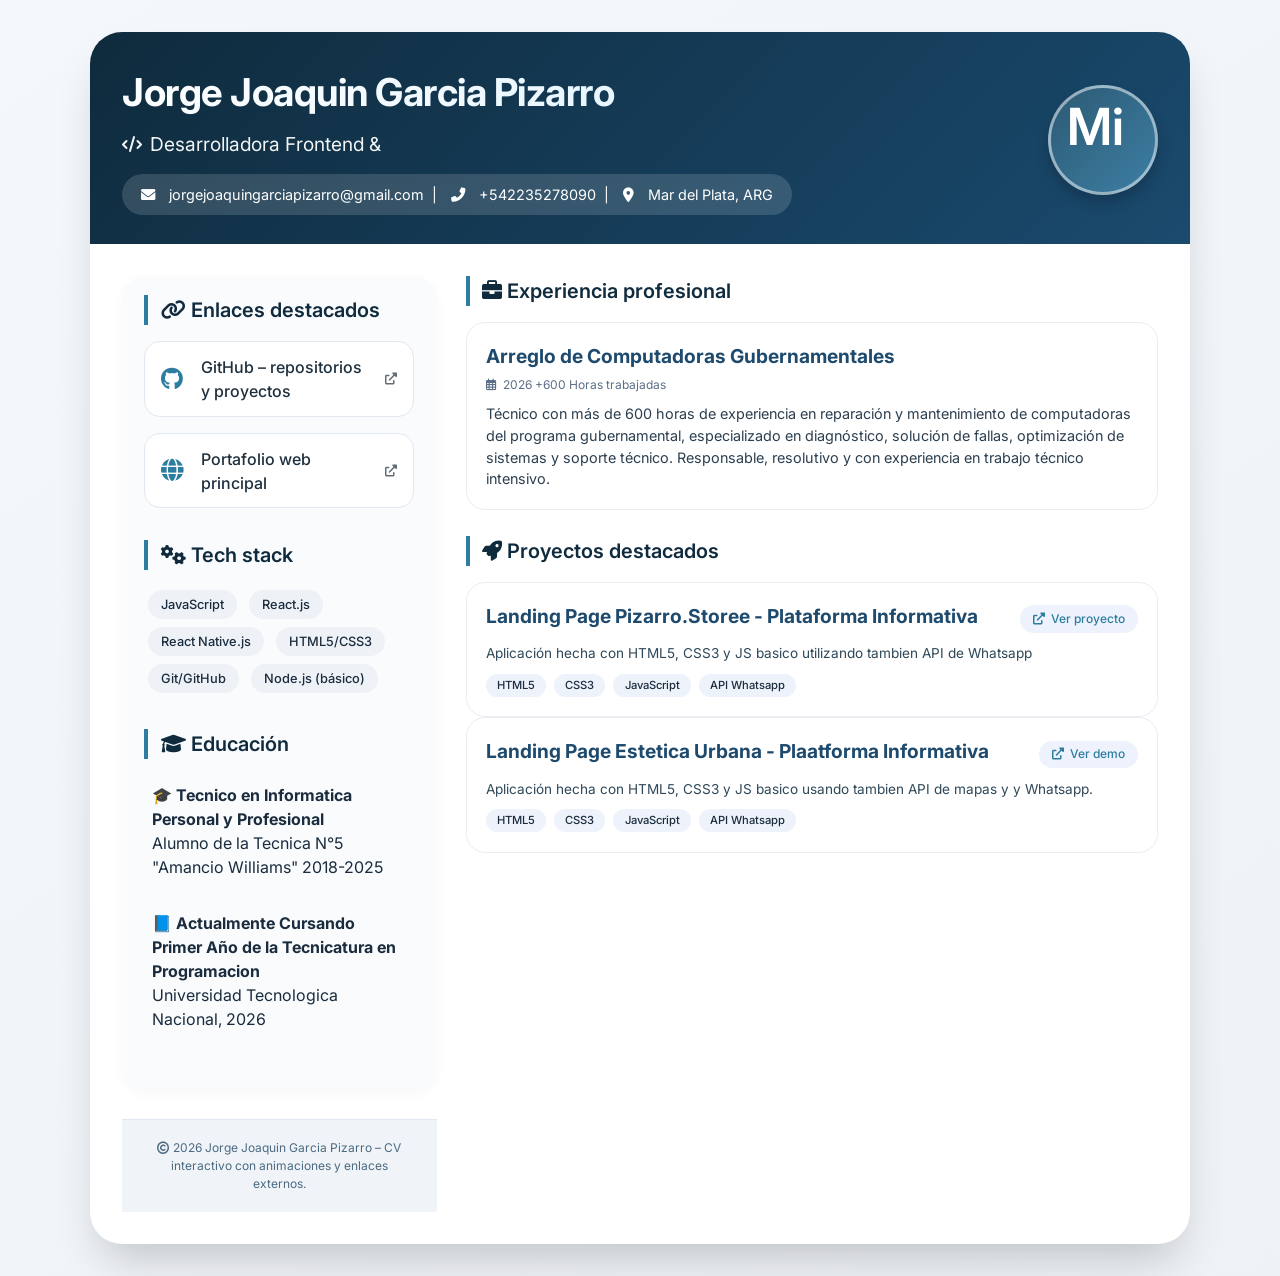
==== commit 942eba42: "Add files via upload" ====
--- a/index.html
+++ b/index.html
@@ -3,242 +3,143 @@
 <head>
     <meta charset="UTF-8">
     <meta name="viewport" content="width=device-width, initial-scale=1.0, user-scalable=yes">
-    <title>Pizarro Storee | Perfumería  </title>
+    <title>CV Web | Portafolio interactivo</title>
+    <!-- Fuente limpia y moderna -->
+    <link href="https://fonts.googleapis.com/css2?family=Inter:opsz,wght@14..32,300;14..32,400;14..32,600;14..32,700&display=swap" rel="stylesheet">
+    <!-- Font Awesome 6 (gratuito, CDN para iconos) -->
+    <link rel="stylesheet" href="https://cdnjs.cloudflare.com/ajax/libs/font-awesome/6.0.0-beta3/css/all.min.css">
+    <!-- CSS externo -->
     <link rel="stylesheet" href="styles.css">
-    <link rel="stylesheet" href="https://cdnjs.cloudflare.com/ajax/libs/font-awesome/6.0.0-beta3/css/all.min.css">
-    <link href="https://fonts.googleapis.com/css2?family=Playfair+Display:wght@400;500;600;700;800&family=Poppins:wght@300;400;500;600;700&display=swap" rel="stylesheet">
 </head>
 <body>
 
-    <!-- Background decoration -->
-    <div class="bg-ornament"></div>
-    <div class="bg-gradient-overlay"></div>
-
-    <!-- Navegación curva -->
-    <nav class="navbar">
-        <div class="nav-container">
-            <div class="logo">PIZARRO<span>STOREE</span></div>
-            <div class="nav-links">
-                <a href="#inicio">Inicio</a>
-                <a href="#productos">Colección</a>
-                <a href="catalogo.html">Catálogo</a>
-                <a href="#fragancias">Fragancias</a>
-                <a href="https://api.whatsapp.com/send/?phone=542235278090&text=Quiero+el+cat%C3%A1logo&type=phone_number&app_absent=0">Contacto</a>
+<div class="cv-container">
+    <!-- CABECERA: información personal + avatar -->
+    <div class="cv-header">
+        <div class="header-info">
+            <h1 class="animate-title">Jorge Joaquin Garcia Pizarro</h1>
+            <div class="titulo">
+                <i class="fas fa-code"></i> 
+                <span>Desarrolladora Frontend & Aprendiz en backend</span>
             </div>
-            <div class="nav-social">
-                <a href="https://www.instagram.com/pizarro.storee/" target="_blank" rel="noopener noreferrer"><i class="fab fa-instagram"></i></a>
-                <a href="https://www.facebook.com/profile.php?id=61579174168570" target="_blank" rel="noopener noreferrer"><i class="fab fa-facebook-f"></i></a>
-                <a href="https://www.tiktok.com/@pizarro.store?_r=1&_t=ZS-96XFOKRn9aH" target="_blank" rel="noopener noreferrer"><i class="fab fa-tiktok"></i></a>
+            <div class="contacto-rapido">
+                <i class="fas fa-envelope"></i> jorgejoaquingarciapizarro@gmail.com &nbsp;|&nbsp;
+                <i class="fas fa-phone-alt"></i> +542235278090 &nbsp;|&nbsp;
+                <i class="fas fa-map-marker-alt"></i> Mar del Plata, ARG
             </div>
         </div>
-    </nav>
+        <div class="avatar pulse-avatar">
+    <img src="" alt="Mi avatar" style="width: 100%; height: 100%; object-fit: cover; border-radius: inherit;">
+</div>
+    </div>
 
-    <!-- Hero -->
-    <section class="hero" id="inicio">
-        <div class="hero-bg-shape"></div>
-        <div class="hero-content">
-            <div class="hero-text">
-                <span class="hero-badge">✦ Colección 2025 ✦</span>
-                <h1>El arte de<br>perfumar el alma</h1>
-                <div class="hero-line"></div>
-                <p>Fragancias que despiertan emociones. Cada aroma cuenta una historia única creada para vos.</p>
-                <div class="hero-buttons">
-                    <a href="#" class="btn-primary producto-wa">Explorar catálogo <i class="fab fa-whatsapp"></i></a>
-                    <a href="catalogo.html" class="btn-outline">Ver todas</a>
+    <!-- CUERPO PRINCIPAL: dos columnas -->
+    <div class="cv-main">
+        <!-- COLUMNA IZQUIERDA: Enlaces profesionales + habilidades + educación -->
+        <div class="sidebar">
+            <!-- SECCIÓN DE LINKS PROFESIONALES -->
+            <div class="seccion fade-up">
+                <h3><i class="fas fa-link"></i> Enlaces destacados</h3>
+                <div class="links-lista">
+                    <a href="https://github.com/jorge-joaquin-garcia-pizarro" target="_blank" rel="noopener noreferrer" class="link-item">
+                        <i class="fab fa-github"></i>
+                        <span>GitHub – repositorios y proyectos</span>
+                        <i class="fas fa-external-link-alt" style="font-size: 0.75rem; opacity:0.7"></i>
+                    </a>
+                    <a href="https://portafolio-ana.dev/mis-proyectos" target="_blank" rel="noopener noreferrer" class="link-item">
+                        <i class="fas fa-globe"></i>
+                        <span>Portafolio web principal</span>
+                        <i class="fas fa-external-link-alt" style="font-size: 0.75rem; opacity:0.7"></i>
+                    </a>
                 </div>
             </div>
-            <div class="hero-visual">
-                <div class="floating-shape shape-1"></div>
-                <div class="floating-shape shape-2"></div>
-                <div class="hero-icon">
-                    <i class="fas fa-spray-can-sparkles"></i>
+
+            <!-- habilidades -->
+            <div class="seccion fade-up">
+                <h3><i class="fas fa-cogs"></i> Tech stack</h3>
+                <div>
+                    <span class="skill-tag">JavaScript</span>
+                    <span class="skill-tag">React.js</span>
+                    <span class="skill-tag">React Native.js</span>
+                    <span class="skill-tag">HTML5/CSS3</span>
+                    <span class="skill-tag">Git/GitHub</span>
+                    <span class="skill-tag">Node.js (básico)</span>
+                </div>
+            </div>
+
+            <!-- educación -->
+            <div class="seccion fade-up">
+                <h3><i class="fas fa-graduation-cap"></i> Educación</h3>
+                <div class="edu-item">
+                    <strong>🎓 Tecnico en Informatica Personal y Profesional</strong>
+                    <span>Alumno de la Tecnica N°5 "Amancio Williams" 2018-2025</span>
+                </div>
+                <div class="edu-item">
+                    <strong>📘 Actualmente Cursando Primer Año de la Tecnicatura en Programacion</strong>
+                    <span>Universidad Tecnologica Nacional, 2026</span>
                 </div>
             </div>
         </div>
-        <div class="hero-wave">
-            <svg viewBox="0 0 1440 120" fill="none" xmlns="http://www.w3.org/2000/svg">
-                <path d="M0 64L60 69.3C120 75 240 85 360 80C480 75 600 53 720 48C840 43 960 53 1080 58.7C1200 64 1320 64 1380 64L1440 64L1440 120L1380 120C1320 120 1200 120 1080 120C960 120 840 120 720 120C600 120 480 120 360 120C240 120 120 120 60 120L0 120Z" fill="#472A0F"/>
-            </svg>
-        </div>
-    </section>
 
-    <!-- Atributos -->
-    <section class="attributes">
-        <div class="container">
-            <div class="attributes-grid">
-                <div class="attr-card"><div class="attr-icon"><i class="fas fa-truck"></i></div><h3>Envíos a todo el país</h3><p>Entregas seguras</p></div>
-                <div class="attr-card"><div class="attr-icon"><i class="fas fa-certificate"></i></div><h3>100% Originales</h3><p>Garantía auténtica</p></div>
-                <div class="attr-card"><div class="attr-icon"><i class="fas fa-gem"></i></div><h3>Calidad premium</h3><p>Alta perfumería</p></div>
-                <div class="attr-card"><div class="attr-icon"><i class="fas fa-headset"></i></div><h3>Atención VIP</h3><p>Asesoramiento exclusivo</p></div>
+        <!-- COLUMNA DERECHA: Experiencia laboral + proyectos -->
+        <div class="experiencia">
+            <div class="seccion fade-up" style="margin-bottom:0;">
+                <h3><i class="fas fa-briefcase"></i> Experiencia profesional</h3>
+                <div class="job card-hover">
+                    <h4>Arreglo de Computadoras Gubernamentales</h4>
+                    <div class="job-fecha"><i class="far fa-calendar-alt"></i> 2026 +600 Horas trabajadas</div>
+                    <div class="job-desc">Técnico con más de 600 horas de experiencia en reparación y mantenimiento de computadoras del programa gubernamental, especializado en diagnóstico, solución de fallas, optimización de sistemas y soporte técnico. Responsable, resolutivo y con experiencia en trabajo técnico intensivo.</div>
+                </div>
             </div>
-        </div>
-    </section>
 
-    <!-- Productos destacados (solo 3) -->
-    <section class="featured" id="productos">
-        <div class="container">
-            <div class="section-header">
-                <span class="section-subtitle">Esencias exclusivas</span>
-                <h2>Más <span class="accent-text">buscados</span></h2>
-                <div class="section-decoration"></div>
-            </div>
-            <div class="products-grid">
-                <!-- Producto 1 -->
-                <div class="product-card">
-                    <div class="product-badge">Best seller</div>
-                    <div class="product-img-wrapper">
-                        <div class="product-img">
-                            <img src="images/9pm-elixir.webp" alt="9PM ELIXIR" class="product-image-real">
-                        </div>
+            <!-- PROYECTOS DESTACADOS -->
+            <div class="seccion fade-up">
+                <h3><i class="fas fa-rocket"></i> Proyectos destacados</h3>
+                
+                <div class="proyecto-item card-hover">
+                    <div class="proyecto-header">
+                        <h4> Landing Page Pizarro.Storee - Plataforma Informativa  </h4>
+                        <a href="https://pizarrostoree.vercel.app/" target="_blank" rel="noopener noreferrer" class="btn-link">
+                            <i class="fas fa-external-link-alt"></i> Ver proyecto
+                        </a>
                     </div>
-                    <div class="product-details">
-                        <h3>9PM ELIXIR</h3>
-                        <p>cálido especiado, avainillado, aromático</p>
-                        <div class="product-price">$65.000</div>
-                        <div class="product-buttons">
-                            <a href="#" class="product-wa-btn producto-wa"><i class="fab fa-whatsapp"></i> Consultar</a>
-                            <button class="product-buy-btn" data-name="9PM ELIXIR" data-price="65000"><i class="fas fa-credit-card"></i> Comprar</button>
-                        </div>
+                    <p style="font-size: 0.85rem; color: #2f4858;">Aplicación hecha con HTML5, CSS3 y JS basico utilizando tambien API de Whatsapp</p>
+                    <div class="proyecto-tech">
+                        <span class="tech-badge">HTML5</span>
+                        <span class="tech-badge">CSS3</span>
+                        <span class="tech-badge">JavaScript</span>
+                        <span class="tech-badge">API Whatsapp</span>
                     </div>
                 </div>
 
-                <!-- Producto 2 -->
-                <div class="product-card">
-                    <div class="product-badge">Nuevo</div>
-                    <div class="product-img-wrapper">
-                        <div class="product-img">
-                            <img src="images/supremacy-noir.png" alt="Supremacy Noir Afnan" class="product-image-real">
-                        </div>
+                <div class="proyecto-item card-hover">
+                    <div class="proyecto-header">
+                        <h4>Landing Page Estetica Urbana - Plaatforma Informativa</h4>
+                        <a href="https://urbana-estetica.vercel.app/" target="_blank" rel="noopener noreferrer" class="btn-link">
+                            <i class="fas fa-external-link-alt"></i> Ver demo
+                        </a>
                     </div>
-                    <div class="product-details">
-                        <h3>Supremacy Noir Afnan</h3>
-                        <p>amaderado, aromático, verde</p>
-                        <div class="product-price">$70.000</div>
-                        <div class="product-buttons">
-                            <a href="#" class="product-wa-btn producto-wa"><i class="fab fa-whatsapp"></i> Consultar</a>
-                            <button class="product-buy-btn" data-name="Supremacy Noir Afnan" data-price="70000"><i class="fas fa-credit-card"></i> Comprar</button>
-                        </div>
+                    <p style="font-size: 0.85rem; color: #2f4858;">Aplicación hecha con HTML5, CSS3 y JS basico usando tambien API de mapas y y Whatsapp.</p>
+                    <div class="proyecto-tech">
+                        <span class="tech-badge">HTML5</span>
+                        <span class="tech-badge">CSS3</span>
+                        <span class="tech-badge">JavaScript</span>
+                        <span class="tech-badge">API Whatsapp</span>
                     </div>
                 </div>
 
-                <!-- Producto 3 -->
-                <div class="product-card">
-                    <div class="product-badge">Recomendado</div>
-                    <div class="product-img-wrapper">
-                        <div class="product-img">
-                            <img src="images/opera-xerjoff.webp" alt="Opera Xerjoff" class="product-image-real">
-                        </div>
-                    </div>
-                    <div class="product-details">
-                        <h3>Opera Xerjoff</h3>
-                        <p>amaderado, dulce, afrutados</p>
-                        <div class="product-price">$75.000</div>
-                        <div class="product-buttons">
-                            <a href="#" class="product-wa-btn producto-wa"><i class="fab fa-whatsapp"></i> Consultar</a>
-                            <button class="product-buy-btn" data-name="Opera Xerjoff" data-price="75000"><i class="fas fa-credit-card"></i> Comprar</button>
-                        </div>
-                    </div>
-                </div>
-            </div>
-            
-            <!-- Botón para ver más productos -->
-            <div class="ver-mas-container">
-                <a href="catalogo.html" class="btn-ver-mas">Ver catálogo completo <i class="fas fa-arrow-right"></i></a>
-            </div>
-        </div>
-    </section>
 
-    <!-- Familias olfativas -->
-    <section class="families" id="fragancias">
-        <div class="families-bg"></div>
-        <div class="container">
-            <div class="section-header light">
-                <span class="section-subtitle">Familias olfativas</span>
-                <h2>Encontrá tu <span class="accent-text">esencia</span></h2>
-                <div class="section-decoration light"></div>
-            </div>
-            <div class="families-mosaic">
-                <div class="mosaic-item"><i class="fas fa-flower"></i><span>Floral</span></div>
-                <div class="mosaic-item"><i class="fas fa-tree"></i><span>Amaderado</span></div>
-                <div class="mosaic-item"><i class="fas fa-sun"></i><span>Cítrico</span></div>
-                <div class="mosaic-item"><i class="fas fa-moon"></i><span>Oriental</span></div>
-                <div class="mosaic-item"><i class="fas fa-water"></i><span>Acuático</span></div>
-                <div class="mosaic-item"><i class="fas fa-fire"></i><span>Especiado</span></div>
-            </div>
-        </div>
-    </section>
 
-    <!-- Cita -->
-    <div class="quote-section">
-        <div class="quote-bg"></div>
-        <div class="quote-content">
-            <i class="fas fa-quote-right"></i>
-            <p>Un perfume es como una firma,<br>inolvidable y única.</p>
-            <div class="quote-author">— Pizarro Storee</div>
+            <!-- Sección extra: otros enlaces -->
         </div>
     </div>
 
-    <!-- Newsletter -->
-    <section class="newsletter" id="contacto">
-        <div class="container">
-            <div class="newsletter-wrapper">
-                <div class="newsletter-content">
-                    <i class="fas fa-envelope-open-text"></i>
-                    <h3>Recibí <span>novedades</span></h3>
-                    <p>Suscribite y enterate de lanzamientos, descuentos y promociones exclusivas</p>
-                    <form id="newsletterForm">
-                        <div class="input-group">
-                            <input type="email" id="newsEmail" placeholder="Tu email" required>
-                            <button type="submit">Enviar <i class="fas fa-paper-plane"></i></button>
-                        </div>
-                        <div id="newsMessage" class="news-message"></div>
-                    </form>
-                </div>
-                <div class="newsletter-decoration">
-                    <div class="deco-circle"></div>
-                    <div class="deco-circle-small"></div>
-                </div>
-            </div>
-        </div>
-    </section>
+    <div class="footer-cv">
+        <i class="far fa-copyright"></i> 2026 Jorge Joaquin Garcia Pizarro – CV interactivo con animaciones y enlaces externos.
+    </div>
+</div>
 
-    <!-- Footer -->
-    <footer>
-        <div class="container">
-            <div class="footer-grid">
-                <div class="footer-brand">
-                    <h3>PIZARRO<span>STOREE</span></h3>
-                    <p>Perfumería desde 2025</p>
-                    <div class="footer-social">
-                        <a href="#"><i class="fab fa-instagram"></i></a>
-                        <a href="#"><i class="fab fa-facebook-f"></i></a>
-                        <a href="#"><i class="fab fa-tiktok"></i></a>
-                    </div>
-                </div>
-                <div class="footer-links">
-                    <h4>Explorar</h4>
-                    <a href="#inicio">Inicio</a>
-                    <a href="#productos">Colección</a>
-                    <a href="catalogo.html">Catálogo</a>
-                    <a href="#fragancias">Fragancias</a>
-                </div>
-                <div class="footer-contact">
-                    <h4>Contacto</h4>
-                    <p><i class="fab fa-whatsapp"></i> +54 223 527-8090</p>
-                    <p><i class="far fa-envelope"></i> joaquingarcia757575@gmail.com</p>
-                </div>
-            </div>
-            <div class="footer-bottom">
-                <p>© 2025 Pizarro Storee - Todos los derechos reservados</p>
-            </div>
-        </div>
-    </footer>
-
-    <!-- Botón flotante WhatsApp -->
-    <a href="#" id="whatsappFloat" class="whatsapp-float" target="_blank">
-        <i class="fab fa-whatsapp"></i>
-    </a>
-
-    <script src="script.js"></script>
+<!-- JS externo con animaciones y efectos -->
+<script src="script.js"></script>
 </body>
 </html>
--- a/styles.css
+++ b/styles.css
@@ -1,3 +1,4 @@
+/* RESET Y BASE */
 * {
     margin: 0;
     padding: 0;
@@ -5,1126 +6,465 @@
 }
 
 body {
-    font-family: 'Poppins', sans-serif;
-    background-color: #0A0B0B;
-    color: #E0BC80;
+    font-family: 'Inter', sans-serif;
+    background: linear-gradient(145deg, #f4f7fc 0%, #eef2f5 100%);
+    color: #1a2c3e;
     line-height: 1.5;
+    padding: 2rem 1rem;
     overflow-x: hidden;
 }
 
-.container {
-    max-width: 1200px;
+/* contenedor principal estilo tarjeta elegante */
+.cv-container {
+    max-width: 1100px;
     margin: 0 auto;
-    padding: 0 24px;
-}
-
-/* ========== BACKGROUND DECORATION ========== */
-.bg-ornament {
-    position: fixed;
-    top: 0;
-    left: 0;
-    width: 100%;
-    height: 100%;
-    background: radial-gradient(circle at 20% 30%, #472A0F15 0%, transparent 50%),
-                radial-gradient(circle at 80% 70%, #442B0D20 0%, transparent 60%);
-    pointer-events: none;
-    z-index: -2;
-}
-
-.bg-gradient-overlay {
-    position: fixed;
-    top: 0;
-    left: 0;
-    width: 100%;
-    height: 100%;
-    background: repeating-linear-gradient(45deg, transparent, transparent 2px, #E0BC8003 2px, #E0BC8008 4px);
-    pointer-events: none;
-    z-index: -1;
-}
-
-/* ========== NAVBAR ========== */
-.navbar {
-    background: rgba(10, 11, 11, 0.95);
-    backdrop-filter: blur(10px);
-    padding: 18px 0;
-    position: sticky;
-    top: 0;
-    z-index: 100;
-    border-bottom: 1px solid #BD8B4930;
-}
-
-.nav-container {
-    max-width: 1200px;
-    margin: 0 auto;
-    padding: 0 24px;
-    display: flex;
+    background: #ffffff;
+    border-radius: 2rem;
+    box-shadow: 0 25px 45px -12px rgba(0, 0, 0, 0.2);
+    overflow: hidden;
+    transition: all 0.3s ease;
+}
+
+/* CABECERA */
+.cv-header {
+    background: linear-gradient(135deg, #0f2b3d 0%, #1a4a6e 100%);
+    padding: 2rem 2rem 1.8rem 2rem;
+    color: white;
+    display: flex;
+    flex-wrap: wrap;
     justify-content: space-between;
     align-items: center;
+    gap: 1.5rem;
+}
+
+.header-info h1 {
+    font-size: 2.4rem;
+    font-weight: 700;
+    letter-spacing: -0.5px;
+    margin-bottom: 0.5rem;
+    background: linear-gradient(135deg, #ffffff, #e0f2fe);
+    -webkit-background-clip: text;
+    background-clip: text;
+    color: transparent;
+}
+
+.header-info .titulo {
+    font-size: 1.2rem;
+    font-weight: 400;
+    opacity: 0.95;
+    display: flex;
+    align-items: center;
+    gap: 8px;
     flex-wrap: wrap;
-    gap: 20px;
-}
-
-.logo {
-    font-family: 'Playfair Display', serif;
-    font-size: 1.5rem;
-    font-weight: 700;
-    color: #E0BC80;
-    letter-spacing: 2px;
-}
-
-.logo span {
-    color: #BD8B49;
-    font-weight: 400;
-}
-
-.nav-links {
-    display: flex;
-    gap: 36px;
-}
-
-.nav-links a {
+}
+
+.header-info .titulo i {
+    font-size: 1rem;
+}
+
+.contacto-rapido {
+    background: rgba(255,255,255,0.15);
+    padding: 0.6rem 1.2rem;
+    border-radius: 40px;
+    font-size: 0.9rem;
+    display: inline-flex;
+    align-items: center;
+    gap: 10px;
+    flex-wrap: wrap;
+    margin-top: 1rem;
+    backdrop-filter: blur(5px);
+}
+
+.contacto-rapido i {
+    margin-right: 4px;
+}
+
+.avatar {
+    background: linear-gradient(135deg, #2c5a74, #3d7ea3);
+    width: 110px;
+    height: 110px;
+    border-radius: 50%;
+    display: flex;
+    align-items: center;
+    justify-content: center;
+    font-size: 3.2rem;
+    font-weight: 600;
+    color: white;
+    box-shadow: 0 8px 14px rgba(0,0,0,0.2);
+    border: 3px solid rgba(255,255,255,0.5);
+    transition: transform 0.3s ease;
+}
+
+/* CONTENIDO PRINCIPAL */
+.cv-main {
+    display: grid;
+    grid-template-columns: 1fr 2.2fr;
+    gap: 1.8rem;
+    padding: 2rem 2rem 2rem 2rem;
+}
+
+/* SIDEBAR */
+.sidebar {
+    background: #f9fbfd;
+    border-radius: 1.5rem;
+    padding: 1.2rem 1.4rem;
+    box-shadow: 0 4px 12px rgba(0, 0, 0, 0.03);
+}
+
+.seccion {
+    margin-bottom: 2rem;
+    opacity: 0;
+    transform: translateY(30px);
+    transition: opacity 0.6s ease, transform 0.6s ease;
+}
+
+.seccion.visible {
+    opacity: 1;
+    transform: translateY(0);
+}
+
+.seccion h3 {
+    font-size: 1.25rem;
+    font-weight: 600;
+    border-left: 4px solid #2c7da0;
+    padding-left: 0.8rem;
+    margin-bottom: 1rem;
+    color: #0f2b3d;
+}
+
+/* ENLACES */
+.links-lista {
+    display: flex;
+    flex-direction: column;
+    gap: 1rem;
+}
+
+.link-item {
+    background: white;
+    border-radius: 1rem;
+    padding: 0.8rem 1rem;
+    transition: all 0.3s cubic-bezier(0.4, 0, 0.2, 1);
+    border: 1px solid #e2e8f0;
+    display: flex;
+    align-items: center;
+    gap: 12px;
     text-decoration: none;
-    color: #E0BC80;
-    font-weight: 400;
-    font-size: 0.9rem;
-    transition: all 0.3s;
-    position: relative;
-}
-
-.nav-links a:after {
-    content: '';
-    position: absolute;
-    bottom: -6px;
-    left: 0;
-    width: 0;
-    height: 2px;
-    background: #BD8B49;
-    transition: width 0.3s;
-}
-
-.nav-links a:hover:after {
-    width: 100%;
-}
-
-.nav-links a:hover {
-    color: #BD8B49;
-}
-
-.nav-social {
-    display: flex;
-    gap: 20px;
-}
-
-.nav-social a {
-    color: #E0BC80;
-    font-size: 1rem;
-    transition: color 0.3s, transform 0.3s;
-}
-
-.nav-social a:hover {
-    color: #BD8B49;
-    transform: translateY(-2px);
-}
-
-/* ========== HERO ========== */
-.hero {
-    position: relative;
-    padding: 80px 24px 120px;
-    overflow: hidden;
-}
-
-.hero-bg-shape {
-    position: absolute;
-    top: -50%;
-    right: -20%;
-    width: 80%;
-    height: 150%;
-    background: radial-gradient(ellipse, #472A0F60, transparent);
-    border-radius: 50%;
-    filter: blur(80px);
-    z-index: 0;
-}
-
-.hero-content {
-    max-width: 1200px;
-    margin: 0 auto;
-    display: grid;
-    grid-template-columns: 1fr 1fr;
-    gap: 60px;
-    align-items: center;
-    position: relative;
-    z-index: 2;
-}
-
-.hero-badge {
-    font-size: 0.7rem;
-    text-transform: uppercase;
-    letter-spacing: 4px;
-    color: #BD8B49;
-    display: inline-block;
-    margin-bottom: 24px;
-}
-
-.hero-text h1 {
-    font-family: 'Playfair Display', serif;
-    font-size: 3.8rem;
-    font-weight: 700;
-    line-height: 1.2;
-    margin-bottom: 24px;
-    background: linear-gradient(135deg, #E0BC80 0%, #BD8B49 100%);
-    background-clip: text;
-    -webkit-background-clip: text;
-    color: transparent;
-}
-
-.hero-line {
-    width: 80px;
-    height: 3px;
-    background: #BD8B49;
-    margin: 24px 0;
-}
-
-.hero-text p {
-    color: #BD8B49;
-    margin-bottom: 32px;
-    font-size: 0.95rem;
-    max-width: 450px;
-}
-
-.hero-buttons {
-    display: flex;
-    gap: 20px;
-    flex-wrap: wrap;
-}
-
-.btn-primary {
-    background: #BD8B49;
-    color: #0A0B0B;
-    padding: 12px 28px;
-    border-radius: 50px;
-    text-decoration: none;
-    font-weight: 600;
-    transition: all 0.3s;
-    display: inline-flex;
-    align-items: center;
-    gap: 8px;
-}
-
-.btn-primary:hover {
-    background: #E0BC80;
-    transform: translateY(-3px);
-    box-shadow: 0 10px 25px #BD8B4940;
-}
-
-.btn-outline {
-    background: transparent;
-    color: #E0BC80;
-    padding: 12px 28px;
-    border-radius: 50px;
-    text-decoration: none;
+    color: #1e2f3d;
     font-weight: 500;
-    border: 1px solid #BD8B49;
-    transition: all 0.3s;
-}
-
-.btn-outline:hover {
-    background: #BD8B4920;
-    border-color: #E0BC80;
-    transform: translateY(-3px);
-}
-
-.hero-visual {
-    position: relative;
-    display: flex;
-    justify-content: center;
-    align-items: center;
-    min-height: 400px;
-}
-
-.floating-shape {
-    position: absolute;
-    border-radius: 50%;
-    opacity: 0.4;
-}
-
-.shape-1 {
-    width: 250px;
-    height: 250px;
-    background: #BD8B49;
-    filter: blur(60px);
-    animation: float 6s ease-in-out infinite;
-}
-
-.shape-2 {
-    width: 150px;
-    height: 150px;
-    background: #E0BC80;
-    filter: blur(50px);
-    animation: float 8s ease-in-out infinite reverse;
-}
-
-.hero-icon {
-    width: 160px;
-    height: 160px;
-    background: linear-gradient(135deg, #472A0F, #442B0D);
-    border-radius: 40% 60% 35% 65% / 50% 45% 55% 50%;
-    display: flex;
-    align-items: center;
-    justify-content: center;
-    position: relative;
-    z-index: 3;
-    border: 2px solid #BD8B49;
-    animation: morph 10s ease-in-out infinite;
-}
-
-.hero-icon i {
-    font-size: 4rem;
-    color: #E0BC80;
-}
-
-@keyframes float {
-    0%, 100% { transform: translateY(0) rotate(0deg); }
-    50% { transform: translateY(-30px) rotate(10deg); }
-}
-
-@keyframes morph {
-    0%, 100% { border-radius: 40% 60% 35% 65% / 50% 45% 55% 50%; }
-    50% { border-radius: 60% 40% 65% 35% / 45% 50% 50% 55%; }
-}
-
-.hero-wave {
-    position: absolute;
-    bottom: 0;
-    left: 0;
-    width: 100%;
-    z-index: 2;
-}
-
-/* ========== ATTRIBUTES ========== */
-.attributes {
-    padding: 80px 0;
-    background: #0A0B0B;
-    position: relative;
-}
-
-.attributes-grid {
-    display: grid;
-    grid-template-columns: repeat(auto-fit, minmax(220px, 1fr));
-    gap: 30px;
-}
-
-.attr-card {
-    background: linear-gradient(135deg, #472A0F, #442B0D);
-    padding: 32px 24px;
-    text-align: center;
-    border-radius: 20px;
-    transition: all 0.4s;
-    border: 1px solid #BD8B4930;
     position: relative;
     overflow: hidden;
-    transform: skewY(-2deg);
-}
-
-.attr-card:nth-child(even) {
-    transform: skewY(2deg);
-}
-
-.attr-card:hover {
-    transform: skewY(0deg) translateY(-8px);
-    border-color: #BD8B49;
-}
-
-.attr-icon i {
-    font-size: 2.5rem;
-    color: #BD8B49;
-    margin-bottom: 16px;
-}
-
-.attr-card h3 {
-    color: #E0BC80;
-    font-size: 1.1rem;
-    margin-bottom: 8px;
-}
-
-.attr-card p {
-    color: #BD8B49;
-    font-size: 0.8rem;
-    opacity: 0.8;
-}
-
-/* ========== SECTION HEADER ========== */
-.section-header {
-    text-align: center;
-    margin-bottom: 60px;
-}
-
-.section-subtitle {
-    font-size: 0.7rem;
-    text-transform: uppercase;
-    letter-spacing: 4px;
-    color: #BD8B49;
-}
-
-.section-header h2 {
-    font-family: 'Playfair Display', serif;
-    font-size: 2.5rem;
-    font-weight: 600;
-    margin: 16px 0;
-    color: #E0BC80;
-}
-
-.accent-text {
-    color: #BD8B49;
-    position: relative;
-    display: inline-block;
-}
-
-.section-decoration {
-    width: 60px;
-    height: 2px;
-    background: #BD8B49;
-    margin: 20px auto 0;
-    position: relative;
-}
-
-.section-decoration:before,
-.section-decoration:after {
-    content: '';
-    position: absolute;
-    width: 10px;
-    height: 10px;
-    background: #BD8B49;
-    border-radius: 50%;
-    top: -4px;
-}
-
-.section-decoration:before { left: -15px; }
-.section-decoration:after { right: -15px; }
-
-.section-header.light h2 {
-    color: #E0BC80;
-}
-
-.section-decoration.light {
-    background: #E0BC80;
-}
-
-/* ========== PRODUCTOS ========== */
-.featured {
-    padding: 80px 0;
-    background: linear-gradient(180deg, #0A0B0B 0%, #472A0F20 100%);
-}
-
-.products-grid {
-    display: grid;
-    grid-template-columns: repeat(auto-fit, minmax(300px, 1fr));
-    gap: 40px;
-}
-
-.product-card {
-    background: linear-gradient(145deg, #472A0F, #442B0D);
-    border-radius: 30px;
-    overflow: hidden;
-    transition: all 0.4s;
-    position: relative;
-    border: 1px solid #BD8B4930;
-}
-
-.product-card:hover {
-    transform: translateY(-12px);
-    border-color: #BD8B49;
-    box-shadow: 0 30px 40px -20px #BD8B4940;
-}
-
-.product-badge {
-    position: absolute;
-    top: 16px;
-    left: 16px;
-    background: #BD8B49;
-    color: #0A0B0B;
-    padding: 4px 12px;
-    border-radius: 50px;
-    font-size: 0.7rem;
-    font-weight: 600;
-    z-index: 2;
-}
-
-.product-img-wrapper {
-    padding: 30px 20px;
-    background: #0A0B0B50;
-    display: flex;
-    align-items: center;
-    justify-content: center;
-}
-
-/* ========== IMÁGENES DE PRODUCTOS - VERSIÓN MEJORADA ========== */
-.product-img {
-    width: 160px;
-    height: 160px;
-    background: linear-gradient(135deg, #BD8B4940, #E0BC8020);
-    border-radius: 50%;
-    display: flex;
-    align-items: center;
-    justify-content: center;
-    margin: 0 auto;
-    transition: all 0.4s cubic-bezier(0.2, 0.9, 0.4, 1.1);
-    overflow: hidden;
-    position: relative;
-    box-shadow: 0 8px 20px rgba(0, 0, 0, 0.3);
-}
-
-/* Imagen real dentro del círculo */
-.product-image-real {
-    width: 100%;
-    height: 100%;
-    object-fit: cover;
-    object-position: center;
-    transition: all 0.5s ease;
-    display: block;
-}
-
-/* Efecto de marco/borde interior */
-.product-img::before {
-    content: '';
-    position: absolute;
-    top: 6px;
-    left: 6px;
-    right: 6px;
-    bottom: 6px;
-    border: 2px solid rgba(189, 139, 73, 0.3);
-    border-radius: 50%;
-    z-index: 2;
-    pointer-events: none;
-    transition: all 0.3s ease;
-}
-
-/* Efecto de brillo al hacer hover */
-.product-img::after {
+}
+
+.link-item::before {
     content: '';
     position: absolute;
     top: 0;
-    left: 0;
+    left: -100%;
     width: 100%;
     height: 100%;
+    background: linear-gradient(90deg, transparent, rgba(44, 125, 160, 0.1), transparent);
+    transition: left 0.5s ease;
+}
+
+.link-item:hover::before {
+    left: 100%;
+}
+
+.link-item i:first-child {
+    font-size: 1.4rem;
+    width: 28px;
+    color: #2c7da0;
+    transition: transform 0.3s ease;
+}
+
+.link-item:hover i:first-child {
+    transform: scale(1.1);
+}
+
+.link-item span {
+    flex: 1;
+}
+
+.link-item:hover {
+    background: #ecf5f9;
+    border-color: #bdd9e8;
+    transform: translateX(6px);
+    box-shadow: 0 6px 12px -8px rgba(0,0,0,0.15);
+}
+
+/* SKILLS */
+.skill-tag {
+    background: #eef2f7;
+    display: inline-block;
+    padding: 0.3rem 0.8rem;
+    border-radius: 30px;
+    font-size: 0.8rem;
+    font-weight: 500;
+    margin: 0.25rem 0.25rem;
+    transition: all 0.3s ease;
+    cursor: default;
+}
+
+.skill-tag:hover {
+    background: #2c7da0;
+    color: white;
+    transform: translateY(-2px);
+    box-shadow: 0 4px 8px rgba(44, 125, 160, 0.2);
+}
+
+/* EDUCACIÓN */
+.edu-item {
+    margin-bottom: 1rem;
+    padding: 0.5rem;
+    border-radius: 0.5rem;
+    transition: all 0.3s ease;
+}
+
+.edu-item:hover {
+    background: #f0f4f8;
+    transform: translateX(5px);
+}
+
+.edu-item strong {
+    display: block;
+    font-weight: 700;
+}
+
+/* EXPERIENCIA Y PROYECTOS */
+.experiencia {
+    display: flex;
+    flex-direction: column;
+    gap: 1.6rem;
+}
+
+.job, .proyecto-item {
+    background: #ffffff;
+    border-radius: 1.2rem;
+    padding: 1.2rem;
+    border: 1px solid #e9edf2;
+    transition: all 0.3s cubic-bezier(0.4, 0, 0.2, 1);
+}
+
+.card-hover {
+    transition: all 0.3s ease;
+}
+
+.card-hover:hover {
+    transform: translateY(-4px);
+    box-shadow: 0 12px 24px -12px rgba(0, 0, 0, 0.15);
+    border-color: #c5d9e8;
+}
+
+.job h4, .proyecto-item h4 {
+    font-size: 1.2rem;
+    font-weight: 700;
+    color: #1e4a6e;
+    margin-bottom: 0.3rem;
+}
+
+.job-fecha {
+    font-size: 0.75rem;
+    color: #5c6f87;
+    margin-bottom: 0.6rem;
+    display: flex;
+    align-items: center;
+    gap: 6px;
+}
+
+.job-desc {
+    color: #2c3f50;
+    font-size: 0.9rem;
+    margin-top: 0.5rem;
+}
+
+/* PROYECTOS */
+.proyecto-header {
+    display: flex;
+    justify-content: space-between;
+    align-items: baseline;
+    flex-wrap: wrap;
+    gap: 8px;
+    margin-bottom: 0.5rem;
+}
+
+.btn-link {
+    background: none;
+    border: none;
+    color: #2c7da0;
+    font-weight: 500;
+    font-size: 0.75rem;
+    cursor: pointer;
+    display: inline-flex;
+    align-items: center;
+    gap: 6px;
+    padding: 0.3rem 0.8rem;
+    border-radius: 30px;
+    background: #eef2fc;
+    transition: all 0.3s ease;
+    text-decoration: none;
+}
+
+.btn-link i {
+    font-size: 0.75rem;
+    transition: transform 0.3s ease;
+}
+
+.btn-link:hover {
+    background: #2c7da0;
+    color: white;
+    transform: translateY(-2px);
+    box-shadow: 0 4px 8px rgba(44, 125, 160, 0.2);
+}
+
+.btn-link:hover i {
+    transform: translateX(3px);
+}
+
+.proyecto-tech {
+    display: flex;
+    flex-wrap: wrap;
+    gap: 8px;
+    margin-top: 10px;
+}
+
+.tech-badge {
+    background: #eef2fa;
+    border-radius: 20px;
+    font-size: 0.7rem;
+    padding: 0.2rem 0.7rem;
+    font-weight: 500;
+    transition: all 0.3s ease;
+}
+
+.tech-badge:hover {
+    background: #2c7da0;
+    color: white;
+    transform: scale(1.05);
+}
+
+hr {
+    margin: 1rem 0;
+    border: 0;
+    height: 1px;
+    background: linear-gradient(to right, #cbdde9, transparent);
+}
+
+/* FOOTER */
+.footer-cv {
+    background: #f0f4f8;
+    padding: 1.2rem 2rem;
+    text-align: center;
+    font-size: 0.75rem;
+    color: #4b6a81;
+    border-top: 1px solid #e2e8f0;
+}
+
+/* ANIMACIONES */
+@keyframes pulse {
+    0%, 100% {
+        transform: scale(1);
+    }
+    50% {
+        transform: scale(1.05);
+    }
+}
+
+.pulse-avatar {
+    animation: pulse 2s ease-in-out infinite;
+}
+
+@keyframes slideInLeft {
+    from {
+        opacity: 0;
+        transform: translateX(-50px);
+    }
+    to {
+        opacity: 1;
+        transform: translateX(0);
+    }
+}
+
+@keyframes slideInRight {
+    from {
+        opacity: 0;
+        transform: translateX(50px);
+    }
+    to {
+        opacity: 1;
+        transform: translateX(0);
+    }
+}
+
+@keyframes fadeInUp {
+    from {
+        opacity: 0;
+        transform: translateY(30px);
+    }
+    to {
+        opacity: 1;
+        transform: translateY(0);
+    }
+}
+
+.animate-title {
+    animation: slideInLeft 0.8s ease-out;
+}
+
+/* RESPONSIVE */
+@media (max-width: 780px) {
+    .cv-main {
+        grid-template-columns: 1fr;
+        padding: 1.5rem;
+    }
+    
+    .cv-header {
+        flex-direction: column;
+        text-align: center;
+    }
+    
+    .header-info {
+        text-align: center;
+    }
+    
+    .contacto-rapido {
+        justify-content: center;
+    }
+    
+    body {
+        padding: 1rem 0.5rem;
+    }
+    
+    .cv-container {
+        border-radius: 1rem;
+    }
+}
+
+/* SCROLL SMOOTH */
+html {
+    scroll-behavior: smooth;
+}
+
+/* LOADER ANIMATION PARA ENLACES */
+@keyframes ripple {
+    0% {
+        transform: scale(0);
+        opacity: 0.5;
+    }
+    100% {
+        transform: scale(2);
+        opacity: 0;
+    }
+}
+
+.link-item:active::after {
+    content: '';
+    position: absolute;
+    top: 50%;
+    left: 50%;
+    width: 0;
+    height: 0;
     border-radius: 50%;
-    background: radial-gradient(circle at 30% 30%, rgba(224, 188, 128, 0.2), transparent 70%);
-    pointer-events: none;
-    opacity: 0;
-    transition: opacity 0.4s ease;
-}
-
-.product-card:hover .product-img {
-    transform: scale(1.08);
-    box-shadow: 0 0 0 3px #BD8B49, 0 0 0 8px rgba(189, 139, 73, 0.2);
-}
-
-.product-card:hover .product-img::after {
-    opacity: 1;
-}
-
-.product-card:hover .product-image-real {
-    transform: scale(1.05);
-}
-
-.product-card:hover .product-img::before {
-    border-color: rgba(224, 188, 128, 0.8);
-}
-
-/* Fallback si la imagen no carga */
-.product-image-real {
-    background: linear-gradient(135deg, #472A0F, #442B0D);
-}
-
-.product-details {
-    padding: 24px;
-    text-align: center;
-}
-
-.product-details h3 {
-    color: #E0BC80;
-    font-size: 1.3rem;
-    margin-bottom: 8px;
-}
-
-.product-details p {
-    color: #BD8B49;
-    font-size: 0.8rem;
-    margin-bottom: 12px;
-}
-
-.product-price {
-    color: #E0BC80;
-    font-weight: 700;
-    font-size: 1.2rem;
-    margin-bottom: 20px;
-}
-
-.product-wa-btn {
-    display: inline-flex;
-    align-items: center;
-    gap: 8px;
-    background: #BD8B49;
-    color: #0A0B0B;
-    padding: 10px 24px;
-    border-radius: 50px;
-    text-decoration: none;
-    font-weight: 600;
-    transition: all 0.3s;
-}
-
-.product-wa-btn:hover {
-    background: #E0BC80;
-    transform: scale(1.05);
-}
-
-/* ========== CATÁLOGO COMPLETO (NUEVA SECCIÓN) ========== */
-.catalogo {
-    padding: 80px 0;
-    background: linear-gradient(180deg, #0A0B0B 0%, #472A0F20 100%);
-}
-
-.catalogo-desc {
-    text-align: center;
-    color: #BD8B49;
-    margin-top: 16px;
-    font-size: 0.9rem;
-    max-width: 600px;
-    margin-left: auto;
-    margin-right: auto;
-}
-
-.catalogo-grid {
-    display: grid;
-    grid-template-columns: repeat(auto-fill, minmax(280px, 1fr));
-    gap: 30px;
-    margin-top: 40px;
-}
-
-/* Botón de ver más (opcional) */
-.ver-mas-container {
-    text-align: center;
-    margin-top: 50px;
-}
-
-.btn-ver-mas {
-    background: transparent;
-    border: 2px solid #BD8B49;
-    color: #E0BC80;
-    padding: 12px 35px;
-    border-radius: 50px;
-    font-size: 1rem;
-    font-weight: 600;
-    cursor: pointer;
-    transition: all 0.3s;
-    font-family: inherit;
-}
-
-.btn-ver-mas:hover {
-    background: #BD8B49;
-    color: #0A0B0B;
-    transform: translateY(-3px);
-}
-
-/* ========== FAMILIAS MOSAICO ========== */
-.families {
-    padding: 80px 0;
-    position: relative;
-    background: #0A0B0B;
-}
-
-.families-bg {
-    position: absolute;
-    top: 0;
-    left: 0;
-    width: 100%;
-    height: 100%;
-    background: radial-gradient(ellipse at 30% 50%, #472A0F30, transparent);
-    pointer-events: none;
-}
-
-.families-mosaic {
-    display: grid;
-    grid-template-columns: repeat(auto-fit, minmax(160px, 1fr));
-    gap: 24px;
-    position: relative;
-    z-index: 2;
-}
-
-.mosaic-item {
-    background: linear-gradient(135deg, #472A0F, #442B0D);
-    padding: 32px 20px;
-    text-align: center;
-    border-radius: 50% 50% 40% 60% / 60% 40% 60% 40%;
-    transition: all 0.4s;
-    border: 1px solid #BD8B4930;
-    cursor: pointer;
-}
-
-.mosaic-item:nth-child(odd) {
-    border-radius: 60% 40% 50% 50% / 40% 50% 50% 60%;
-}
-
-.mosaic-item:nth-child(3n) {
-    border-radius: 40% 60% 60% 40% / 50% 40% 60% 50%;
-}
-
-.mosaic-item:hover {
-    transform: scale(1.05);
-    border-color: #BD8B49;
-    background: linear-gradient(135deg, #BD8B4930, #472A0F);
-}
-
-.mosaic-item i {
-    font-size: 2rem;
-    color: #E0BC80;
-    margin-bottom: 12px;
-}
-
-.mosaic-item span {
-    color: #E0BC80;
-    font-size: 0.9rem;
-    font-weight: 500;
-}
-
-/* ========== QUOTE SECTION ========== */
-.quote-section {
-    position: relative;
-    padding: 80px 24px;
-    background: #0A0B0B;
-    overflow: hidden;
-}
-
-.quote-bg {
-    position: absolute;
-    top: -50%;
-    left: -20%;
-    width: 140%;
-    height: 200%;
-    background: repeating-linear-gradient(45deg, #472A0F20, #472A0F20 2px, transparent 2px, transparent 8px);
-    transform: rotate(-5deg);
-}
-
-.quote-content {
-    text-align: center;
-    position: relative;
-    z-index: 2;
-    max-width: 700px;
-    margin: 0 auto;
-}
-
-.quote-content i {
-    font-size: 3rem;
-    color: #BD8B49;
-    opacity: 0.5;
-    margin-bottom: 20px;
-}
-
-.quote-content p {
-    font-family: 'Playfair Display', serif;
-    font-size: 1.8rem;
-    color: #E0BC80;
-    line-height: 1.4;
-}
-
-.quote-author {
-    margin-top: 24px;
-    font-size: 0.9rem;
-    color: #BD8B49;
-    letter-spacing: 2px;
-}
-
-/* ========== TESTIMONIOS ========== */
-.testimonials {
-    padding: 80px 0;
-    background: linear-gradient(0deg, #0A0B0B 0%, #472A0F10 100%);
-}
-
-.testimonials-slider {
-    display: grid;
-    grid-template-columns: repeat(auto-fit, minmax(300px, 1fr));
-    gap: 30px;
-}
-
-.testimonial-card {
-    background: linear-gradient(145deg, #472A0F, #442B0D);
-    padding: 32px;
-    border-radius: 30px;
-    transition: all 0.4s;
-    border: 1px solid #BD8B4920;
-    transform: rotate(-0.5deg);
-}
-
-.testimonial-card:nth-child(even) {
-    transform: rotate(0.5deg);
-}
-
-.testimonial-card:hover {
-    transform: rotate(0deg) translateY(-6px);
-    border-color: #BD8B49;
-}
-
-.testimonial-quote {
-    font-family: 'Playfair Display', serif;
-    font-size: 3rem;
-    color: #BD8B49;
-    opacity: 0.4;
-    margin-bottom: 16px;
-}
-
-.testimonial-card p {
-    color: #E0BC80;
-    font-size: 0.9rem;
-    margin-bottom: 24px;
-    line-height: 1.6;
-}
-
-.testimonial-author {
-    display: flex;
-    justify-content: space-between;
-    align-items: center;
-    color: #BD8B49;
-    font-size: 0.8rem;
-}
-
-.testimonial-author strong {
-    color: #E0BC80;
-}
-
-/* ========== NEWSLETTER ========== */
-.newsletter {
-    padding: 80px 0;
-}
-
-.newsletter-wrapper {
-    background: linear-gradient(135deg, #472A0F, #442B0D);
-    border-radius: 40px;
-    padding: 48px;
-    display: grid;
-    grid-template-columns: 1fr auto;
-    gap: 40px;
-    position: relative;
-    overflow: hidden;
-    border: 1px solid #BD8B4930;
-}
-
-.newsletter-content {
-    position: relative;
-    z-index: 2;
-}
-
-.newsletter-content i {
-    font-size: 2rem;
-    color: #BD8B49;
-    margin-bottom: 16px;
-}
-
-.newsletter-content h3 {
-    font-family: 'Playfair Display', serif;
-    font-size: 1.8rem;
-    color: #E0BC80;
-    margin-bottom: 12px;
-}
-
-.newsletter-content h3 span {
-    color: #BD8B49;
-}
-
-.newsletter-content p {
-    color: #BD8B49;
-    margin-bottom: 24px;
-    font-size: 0.9rem;
-}
-
-.input-group {
-    display: flex;
-    flex-wrap: wrap;
-    gap: 12px;
-}
-
-.newsletter-content input {
-    flex: 1;
-    padding: 14px 20px;
-    border-radius: 50px;
-    border: 1px solid #BD8B49;
-    background: #0A0B0B;
-    color: #E0BC80;
-    font-family: inherit;
-    outline: none;
-    transition: all 0.3s;
-}
-
-.newsletter-content input:focus {
-    border-color: #E0BC80;
-    box-shadow: 0 0 0 2px #BD8B4940;
-}
-
-.newsletter-content button {
-    background: #BD8B49;
-    color: #0A0B0B;
-    border: none;
-    padding: 14px 28px;
-    border-radius: 50px;
-    font-weight: 600;
-    cursor: pointer;
-    transition: all 0.3s;
-    display: inline-flex;
-    align-items: center;
-    gap: 8px;
-}
-
-.newsletter-content button:hover {
-    background: #E0BC80;
-    transform: scale(1.02);
-}
-
-.news-message {
-    margin-top: 16px;
-    font-size: 0.8rem;
-    color: #E0BC80;
-}
-
-.newsletter-decoration {
-    position: relative;
-    width: 120px;
-}
-
-.deco-circle {
-    width: 100px;
-    height: 100px;
-    background: #E0BC8020;
-    border-radius: 40% 60% 35% 65% / 50% 45% 55% 50%;
-    position: absolute;
-    top: 20px;
-    right: 0;
-    animation: morph 8s ease-in-out infinite;
-}
-
-.deco-circle-small {
-    width: 60px;
-    height: 60px;
-    background: #BD8B4930;
-    border-radius: 60% 40% 50% 50% / 40% 50% 50% 60%;
-    position: absolute;
-    bottom: 0;
-    right: 20px;
-    animation: morph 6s ease-in-out infinite reverse;
-}
-
-/* ========== FOOTER ========== */
-footer {
-    background: #0A0B0B;
-    border-top: 1px solid #BD8B4920;
-    padding: 60px 0 24px;
-    margin-top: 40px;
-}
-
-.footer-grid {
-    display: grid;
-    grid-template-columns: repeat(auto-fit, minmax(200px, 1fr));
-    gap: 48px;
-    margin-bottom: 48px;
-}
-
-.footer-brand h3 {
-    font-family: 'Playfair Display', serif;
-    font-size: 1.4rem;
-    color: #E0BC80;
-    margin-bottom: 8px;
-}
-
-.footer-brand h3 span {
-    color: #BD8B49;
-}
-
-.footer-brand p {
-    color: #BD8B49;
-    font-size: 0.8rem;
-    margin-bottom: 16px;
-}
-
-.footer-social {
-    display: flex;
-    gap: 16px;
-}
-
-.footer-social a {
-    color: #E0BC80;
-    font-size: 1.1rem;
-    transition: all 0.3s;
-}
-
-.footer-social a:hover {
-    color: #BD8B49;
-    transform: translateY(-3px);
-}
-
-.footer-links h4, .footer-contact h4 {
-    color: #E0BC80;
-    font-size: 1rem;
-    margin-bottom: 16px;
-}
-
-.footer-links a {
-    display: block;
-    color: #BD8B49;
-    text-decoration: none;
-    font-size: 0.8rem;
-    margin-bottom: 10px;
-    transition: color 0.3s;
-}
-
-.footer-links a:hover {
-    color: #E0BC80;
-}
-
-.footer-contact p {
-    color: #BD8B49;
-    font-size: 0.8rem;
-    margin-bottom: 10px;
-    display: flex;
-    align-items: center;
-    gap: 8px;
-}
-
-.footer-bottom {
-    text-align: center;
-    padding-top: 24px;
-    border-top: 1px solid #BD8B4920;
-    font-size: 0.7rem;
-    color: #BD8B49;
-}
-
-/* ========== WHATSAPP FLOAT ========== */
-.whatsapp-float {
-    position: fixed;
-    bottom: 24px;
-    right: 24px;
-    background: #25D366;
-    color: white;
-    width: 56px;
-    height: 56px;
-    border-radius: 50%;
-    display: flex;
-    align-items: center;
-    justify-content: center;
-    font-size: 28px;
-    text-decoration: none;
-    box-shadow: 0 4px 20px #25D36640;
-    transition: all 0.3s;
-    z-index: 100;
-    animation: pulse 2s infinite;
-}
-
-.whatsapp-float:hover {
-    transform: scale(1.08);
-    background: #128C7E;
-}
-
-@keyframes pulse {
-    0%, 100% { box-shadow: 0 4px 20px #25D36640; }
-    50% { box-shadow: 0 4px 30px #25D36680; }
-}
-
-/* ========== BOTONES DE COMPRA ========== */
-.product-buttons {
-    display: flex;
-    gap: 12px;
-    justify-content: center;
-    flex-wrap: wrap;
-}
-
-.product-buy-btn {
-    display: inline-flex;
-    align-items: center;
-    gap: 8px;
-    background: #2C5F8A;
-    color: white;
-    padding: 10px 20px;
-    border-radius: 50px;
-    text-decoration: none;
-    font-weight: 600;
-    font-size: 0.8rem;
-    transition: all 0.3s;
-    border: none;
-    cursor: pointer;
-    font-family: inherit;
-}
-
-.product-buy-btn:hover {
-    background: #1A4A6F;
-    transform: scale(1.05);
-}
-
-.product-wa-btn {
-    background: #BD8B49;
-    color: #0A0B0B;
-}
-
-.product-wa-btn:hover {
-    background: #E0BC80;
-}
-
-/* Enlace activo en el navbar */
-.nav-links a.active {
-    color: #BD8B49;
-}
-
-.nav-links a.active:after {
-    width: 100%;
-}
-
-/* ========== RESPONSIVE ========== */
-@media (max-width: 768px) {
-    .hero-content {
-        grid-template-columns: 1fr;
-        text-align: center;
-    }
-    .hero-text h1 {
-        font-size: 2.2rem;
-    }
-    .hero-line {
-        margin: 20px auto;
-    }
-    .hero-text p {
-        margin-left: auto;
-        margin-right: auto;
-    }
-    .hero-buttons {
-        justify-content: center;
-    }
-    .nav-links {
-        display: none;
-    }
-    .newsletter-wrapper {
-        grid-template-columns: 1fr;
-    }
-    .newsletter-decoration {
-        display: none;
-    }
-    .section-header h2 {
-        font-size: 1.8rem;
-    }
-    .quote-content p {
-        font-size: 1.3rem;
-    }
-    .families-mosaic {
-        gap: 16px;
-    }
-    .mosaic-item {
-        padding: 20px 12px;
-    }
-    .product-img {
-        width: 130px;
-        height: 130px;
-    }
-    .catalogo-grid {
-        gap: 20px;
-    }
-}
-
-@media (max-width: 480px) {
-    .product-img {
-        width: 110px;
-        height: 110px;
-    }
+    background: rgba(44, 125, 160, 0.3);
+    transform: translate(-50%, -50%);
+    animation: ripple 0.6s ease-out;
 }
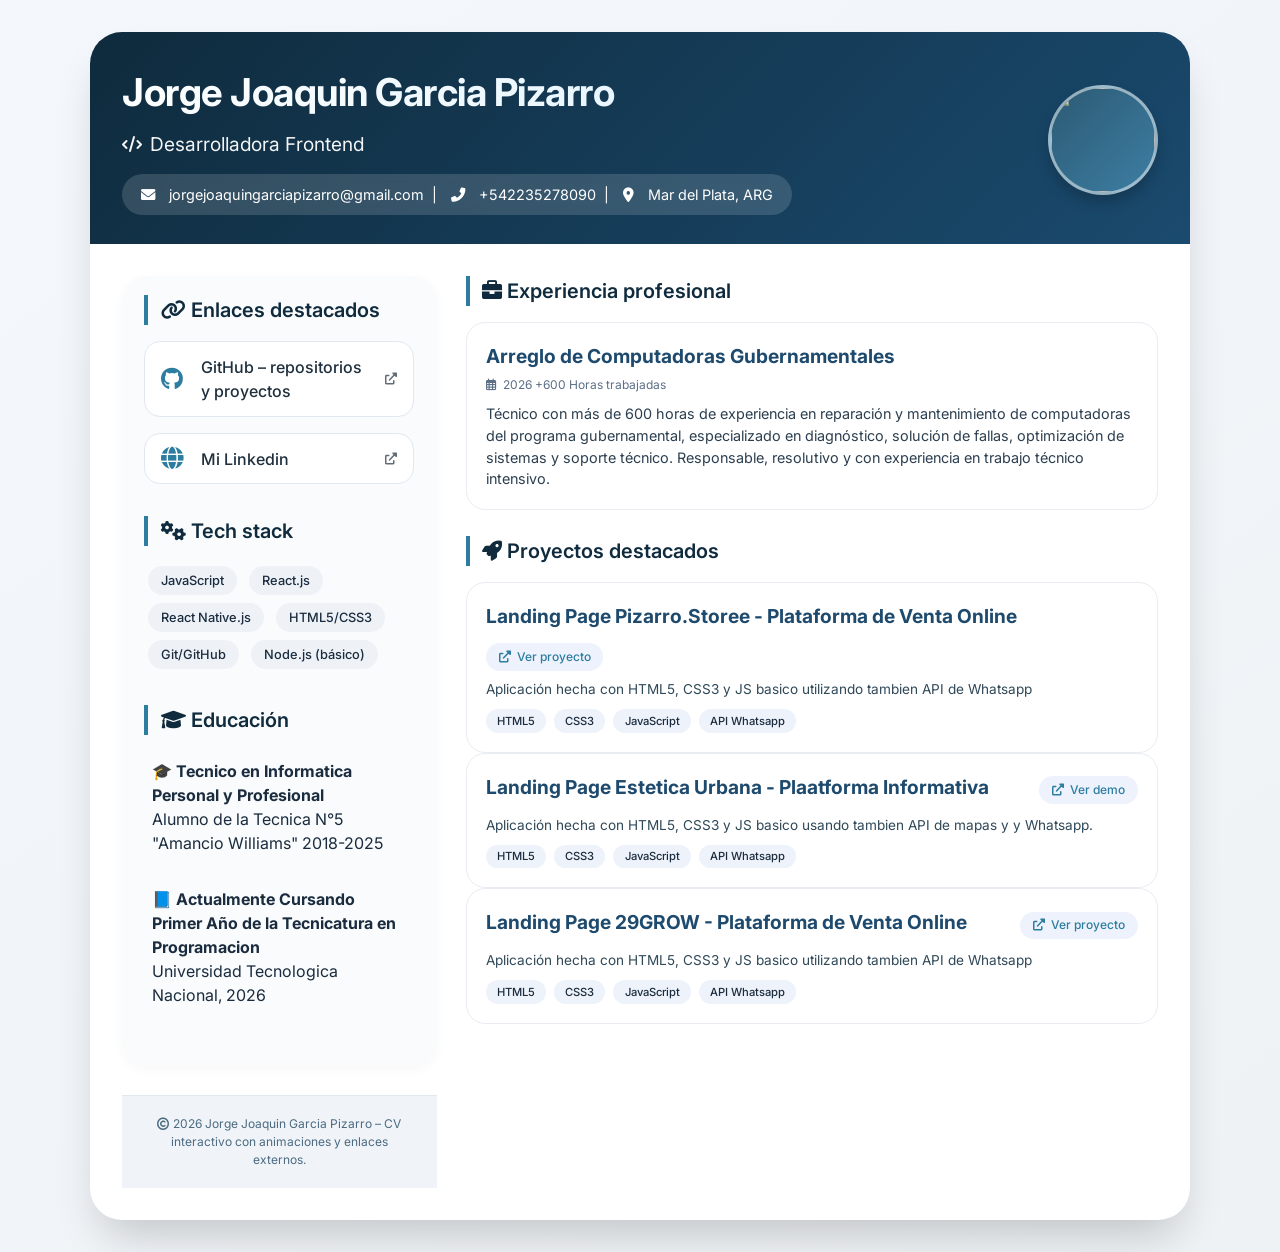
==== commit 8c5aa6aa: "Add files via upload" ====
--- a/index.html
+++ b/index.html
@@ -29,7 +29,7 @@
             </div>
         </div>
         <div class="avatar pulse-avatar">
-    <img src="" alt="Mi avatar" style="width: 100%; height: 100%; object-fit: cover; border-radius: inherit;">
+    <img src="images/WhatsApp Image 2025-04-14 at 20.20.00.jpeg" alt="" style="width: 100%; height: 100%; object-fit: cover; border-radius: inherit;">
 </div>
     </div>
 
@@ -46,9 +46,9 @@
                         <span>GitHub – repositorios y proyectos</span>
                         <i class="fas fa-external-link-alt" style="font-size: 0.75rem; opacity:0.7"></i>
                     </a>
-                    <a href="https://portafolio-ana.dev/mis-proyectos" target="_blank" rel="noopener noreferrer" class="link-item">
+                    <a href="https://www.linkedin.com/in/jorge-joaquin-garcia-pizarro-45539a356" target="_blank" rel="noopener noreferrer" class="link-item">
                         <i class="fas fa-globe"></i>
-                        <span>Portafolio web principal</span>
+                        <span>Mi Linkedin</span>
                         <i class="fas fa-external-link-alt" style="font-size: 0.75rem; opacity:0.7"></i>
                     </a>
                 </div>
@@ -98,7 +98,7 @@
                 
                 <div class="proyecto-item card-hover">
                     <div class="proyecto-header">
-                        <h4> Landing Page Pizarro.Storee - Plataforma Informativa  </h4>
+                        <h4> Landing Page Pizarro.Storee - Plataforma de Venta Online  </h4>
                         <a href="https://pizarrostoree.vercel.app/" target="_blank" rel="noopener noreferrer" class="btn-link">
                             <i class="fas fa-external-link-alt"></i> Ver proyecto
                         </a>
@@ -128,6 +128,22 @@
                     </div>
                 </div>
 
+                <div class="proyecto-item card-hover">
+                    <div class="proyecto-header">
+                        <h4> Landing Page 29GROW - Plataforma de Venta Online  </h4>
+                        <a href="https://29grow.vercel.app/" target="_blank" rel="noopener noreferrer" class="btn-link">
+                            <i class="fas fa-external-link-alt"></i> Ver proyecto
+                        </a>
+                    </div>
+                    <p style="font-size: 0.85rem; color: #2f4858;">Aplicación hecha con HTML5, CSS3 y JS basico utilizando tambien API de Whatsapp</p>
+                    <div class="proyecto-tech">
+                        <span class="tech-badge">HTML5</span>
+                        <span class="tech-badge">CSS3</span>
+                        <span class="tech-badge">JavaScript</span>
+                        <span class="tech-badge">API Whatsapp</span>
+                    </div>
+                </div>
+
 
 
             <!-- Sección extra: otros enlaces -->
